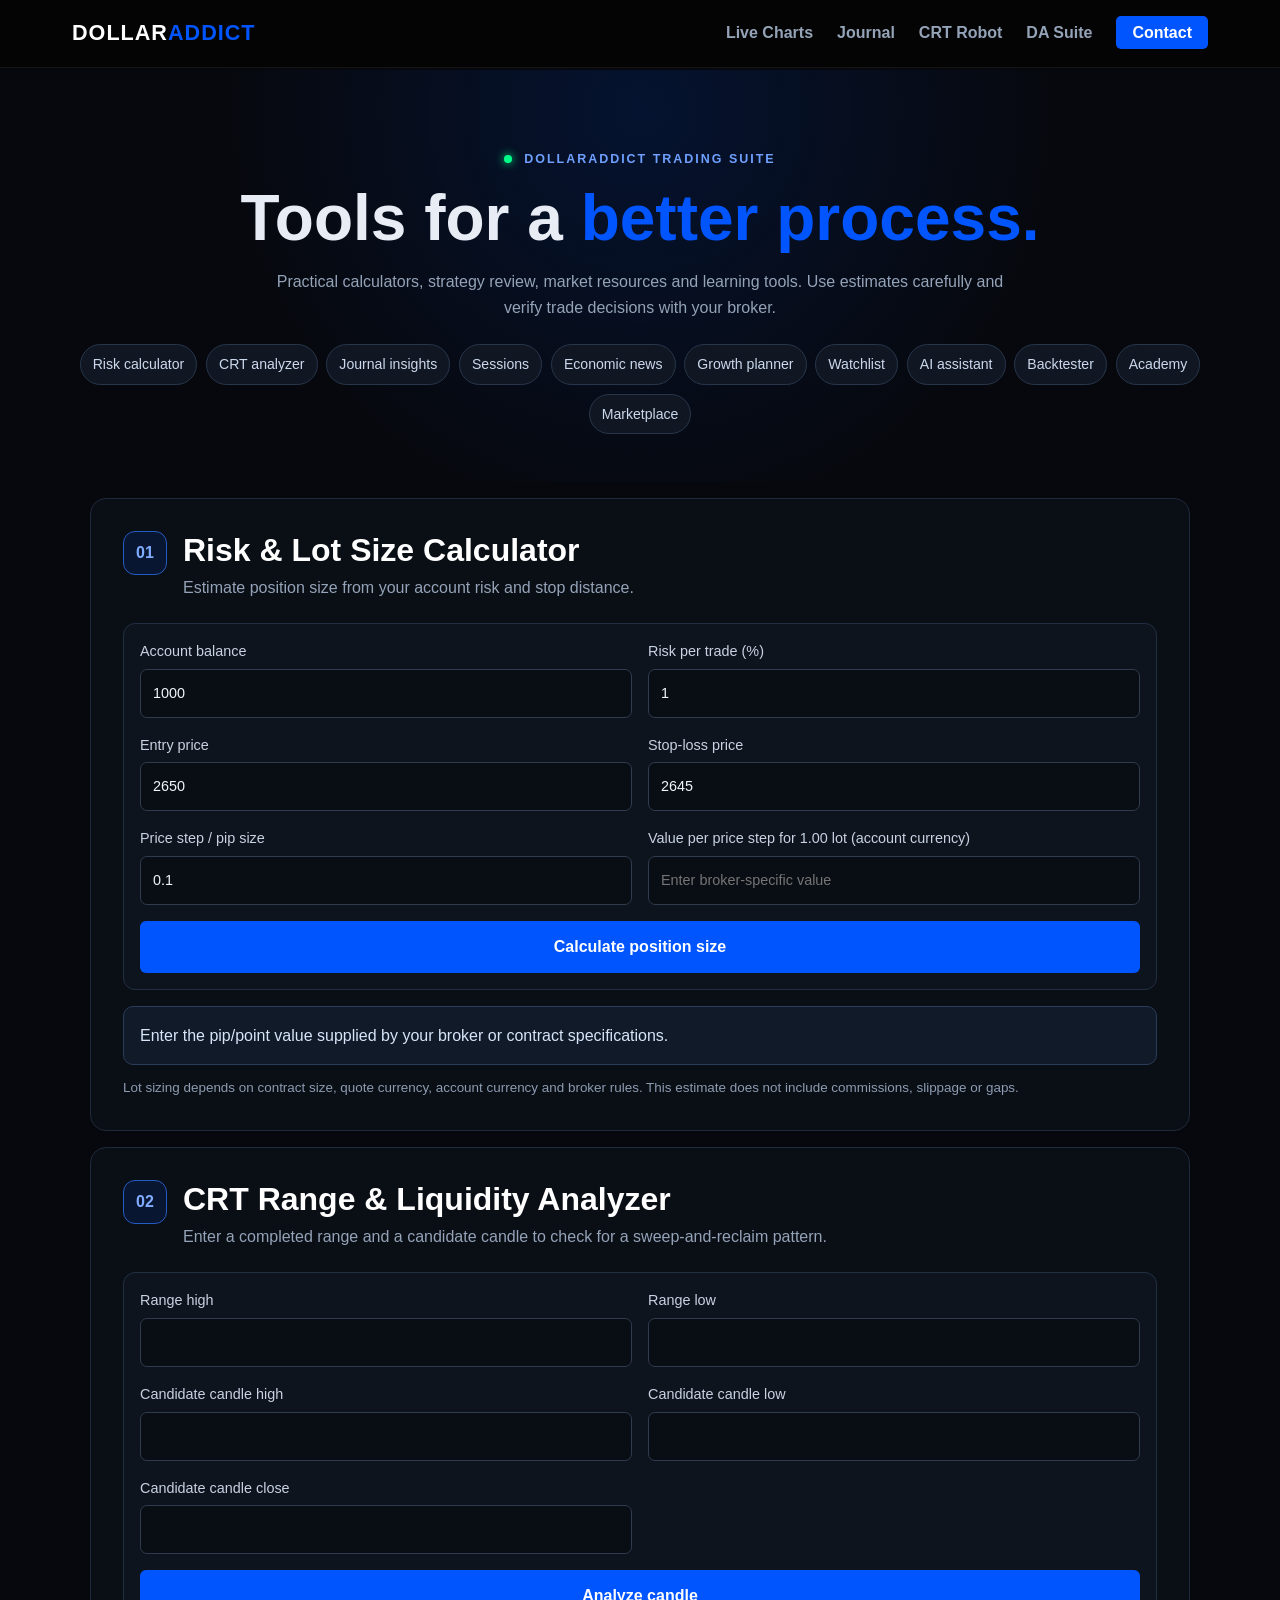
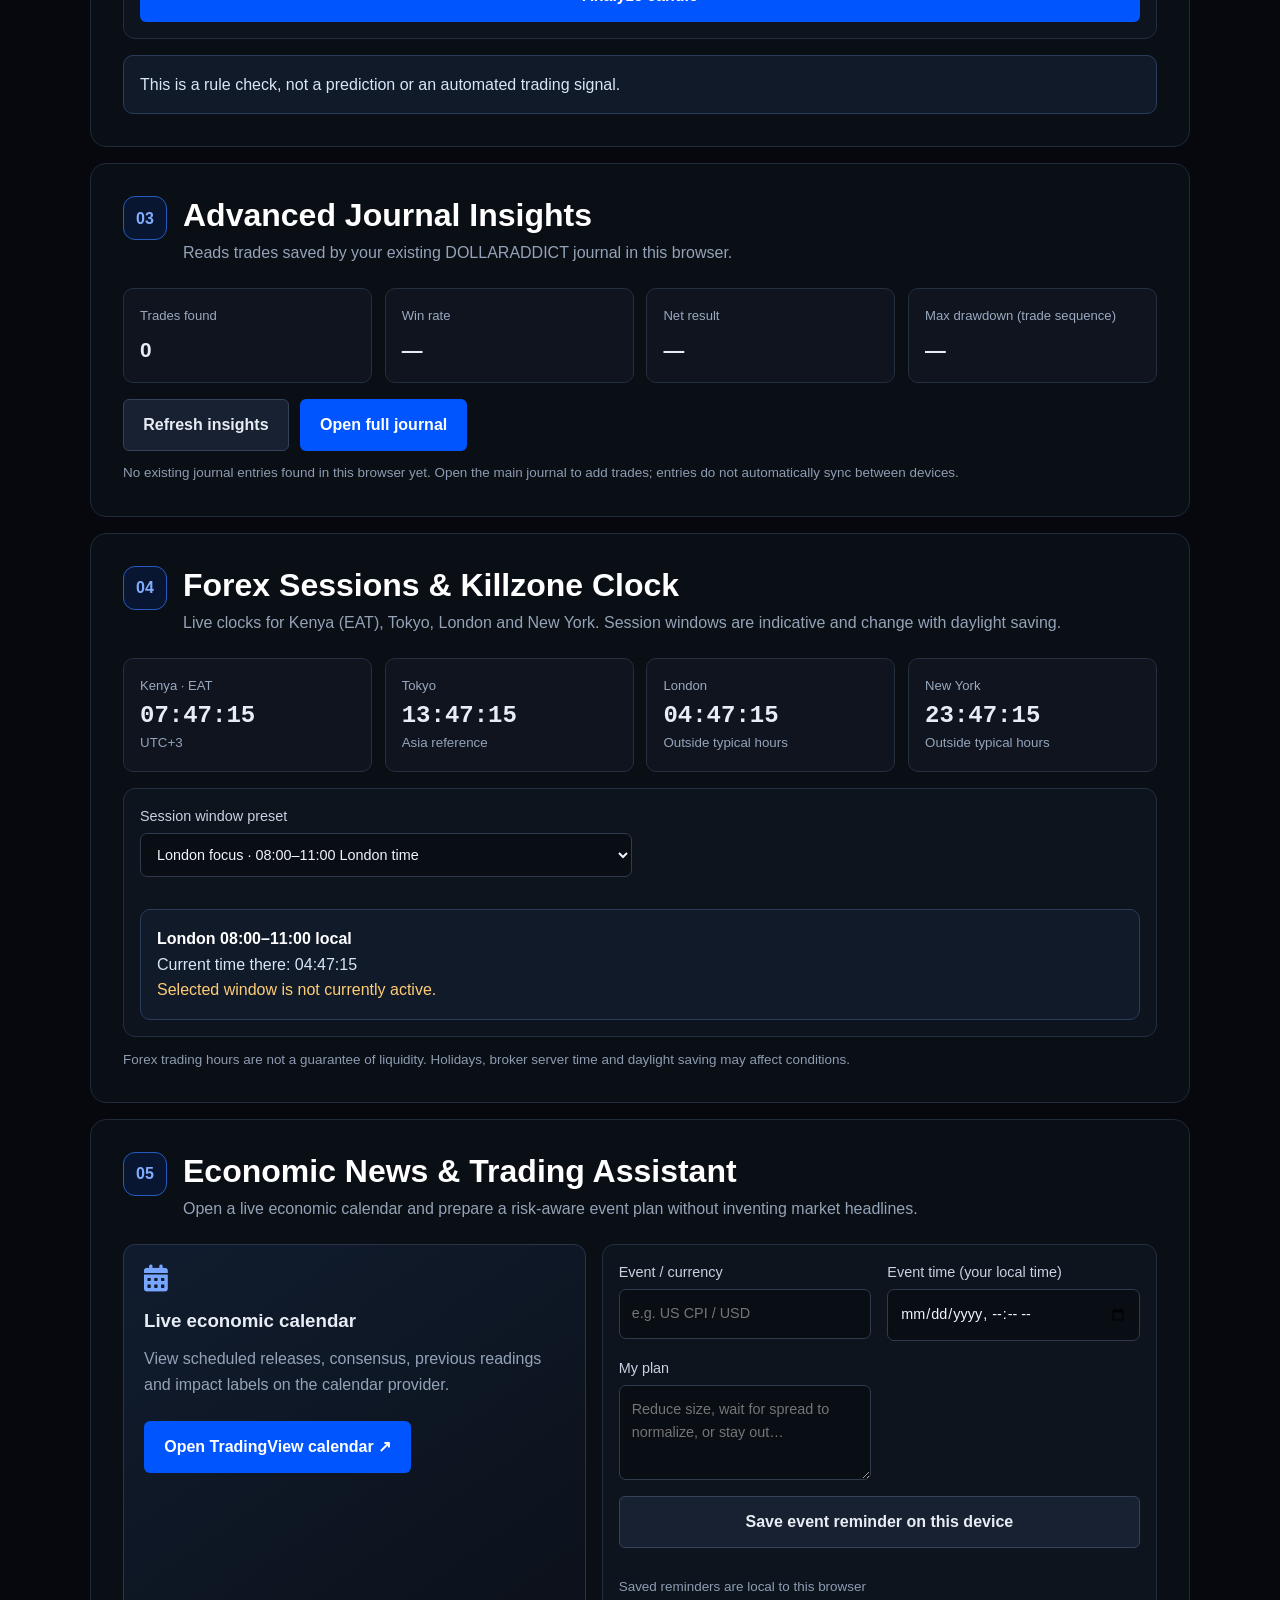
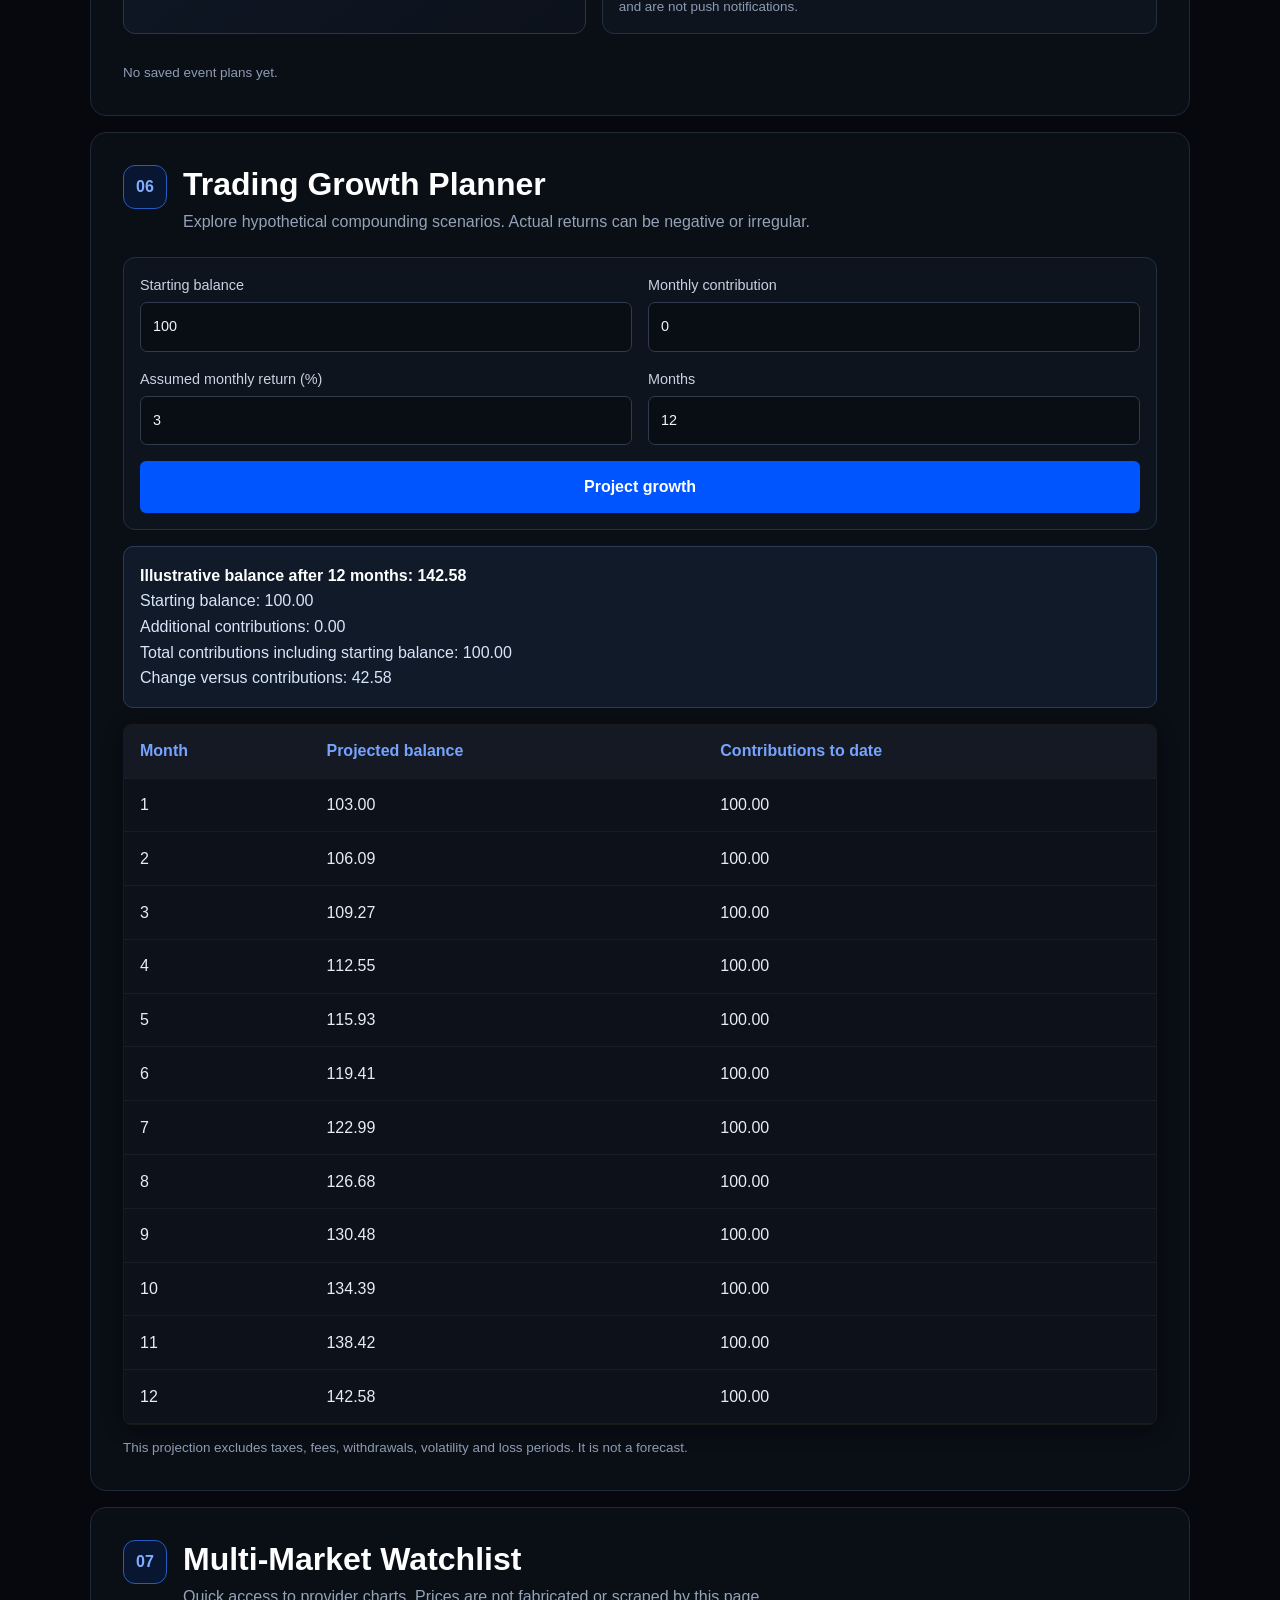
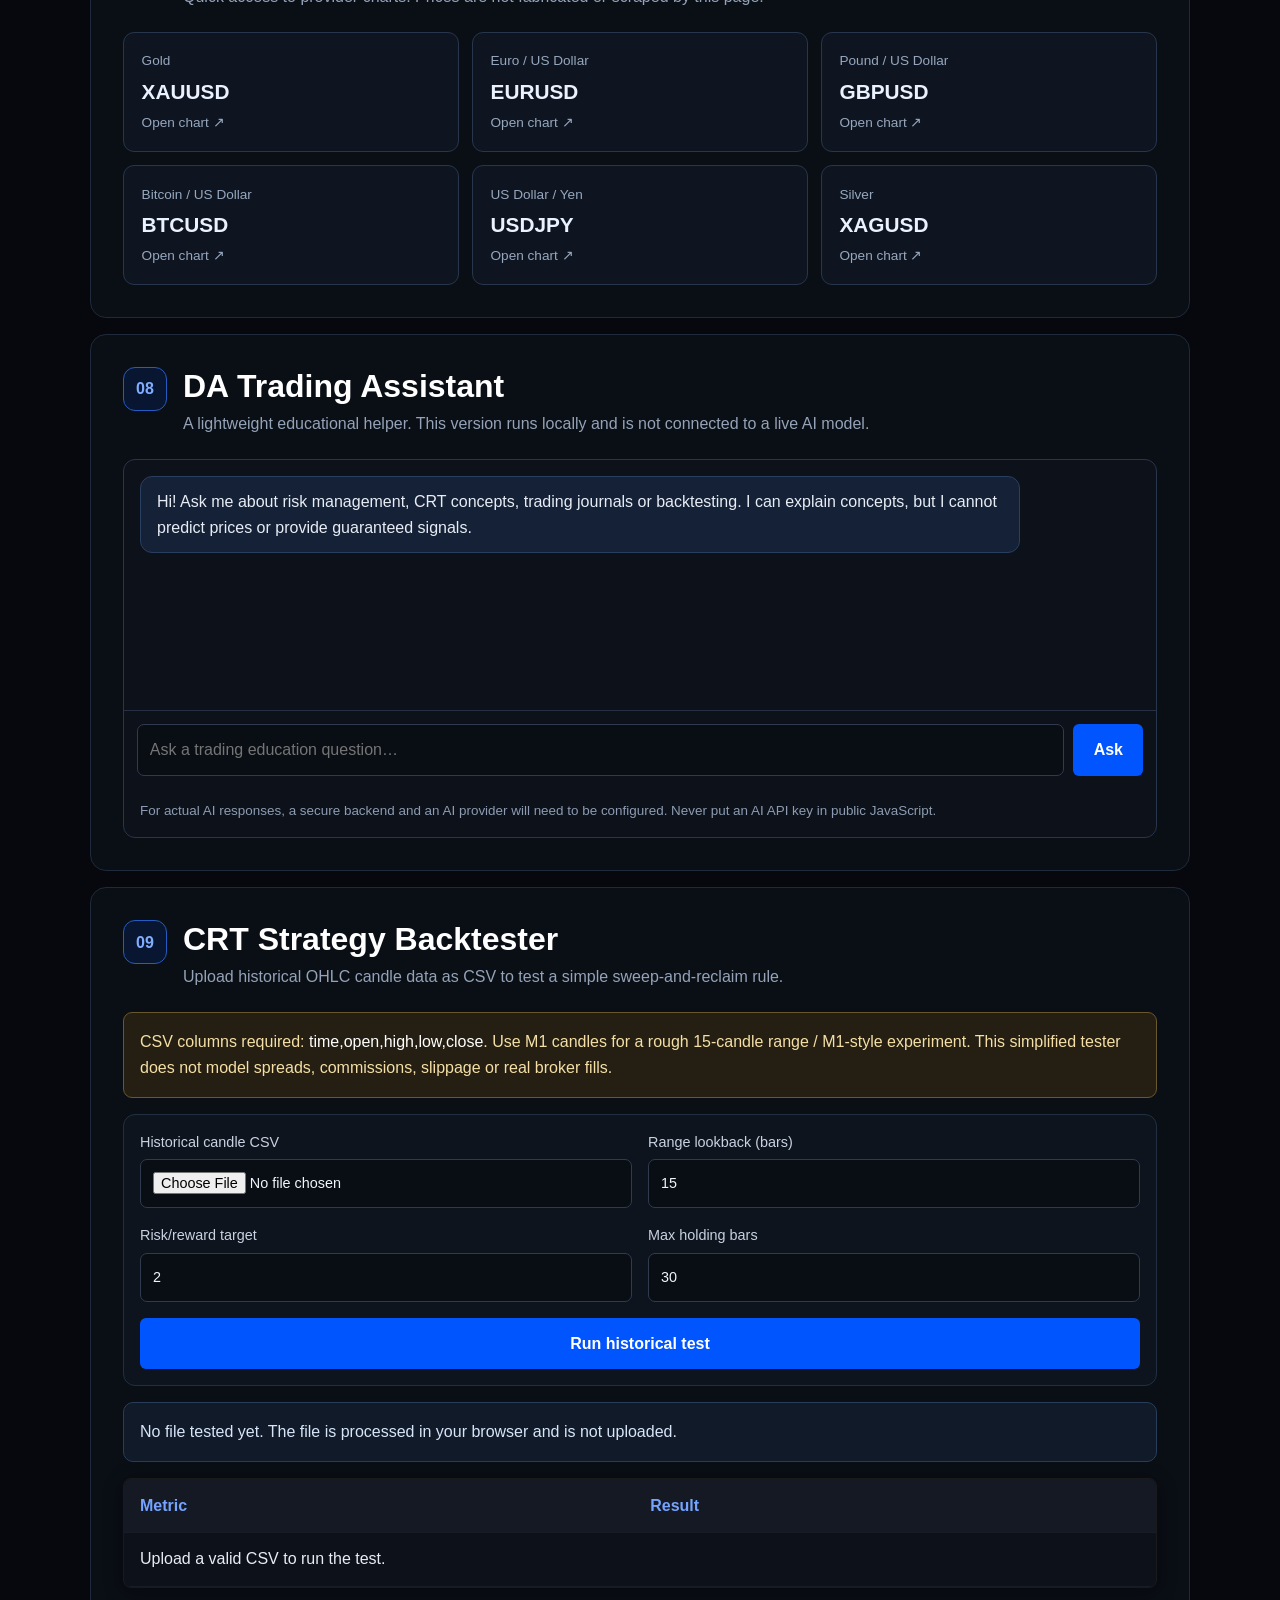
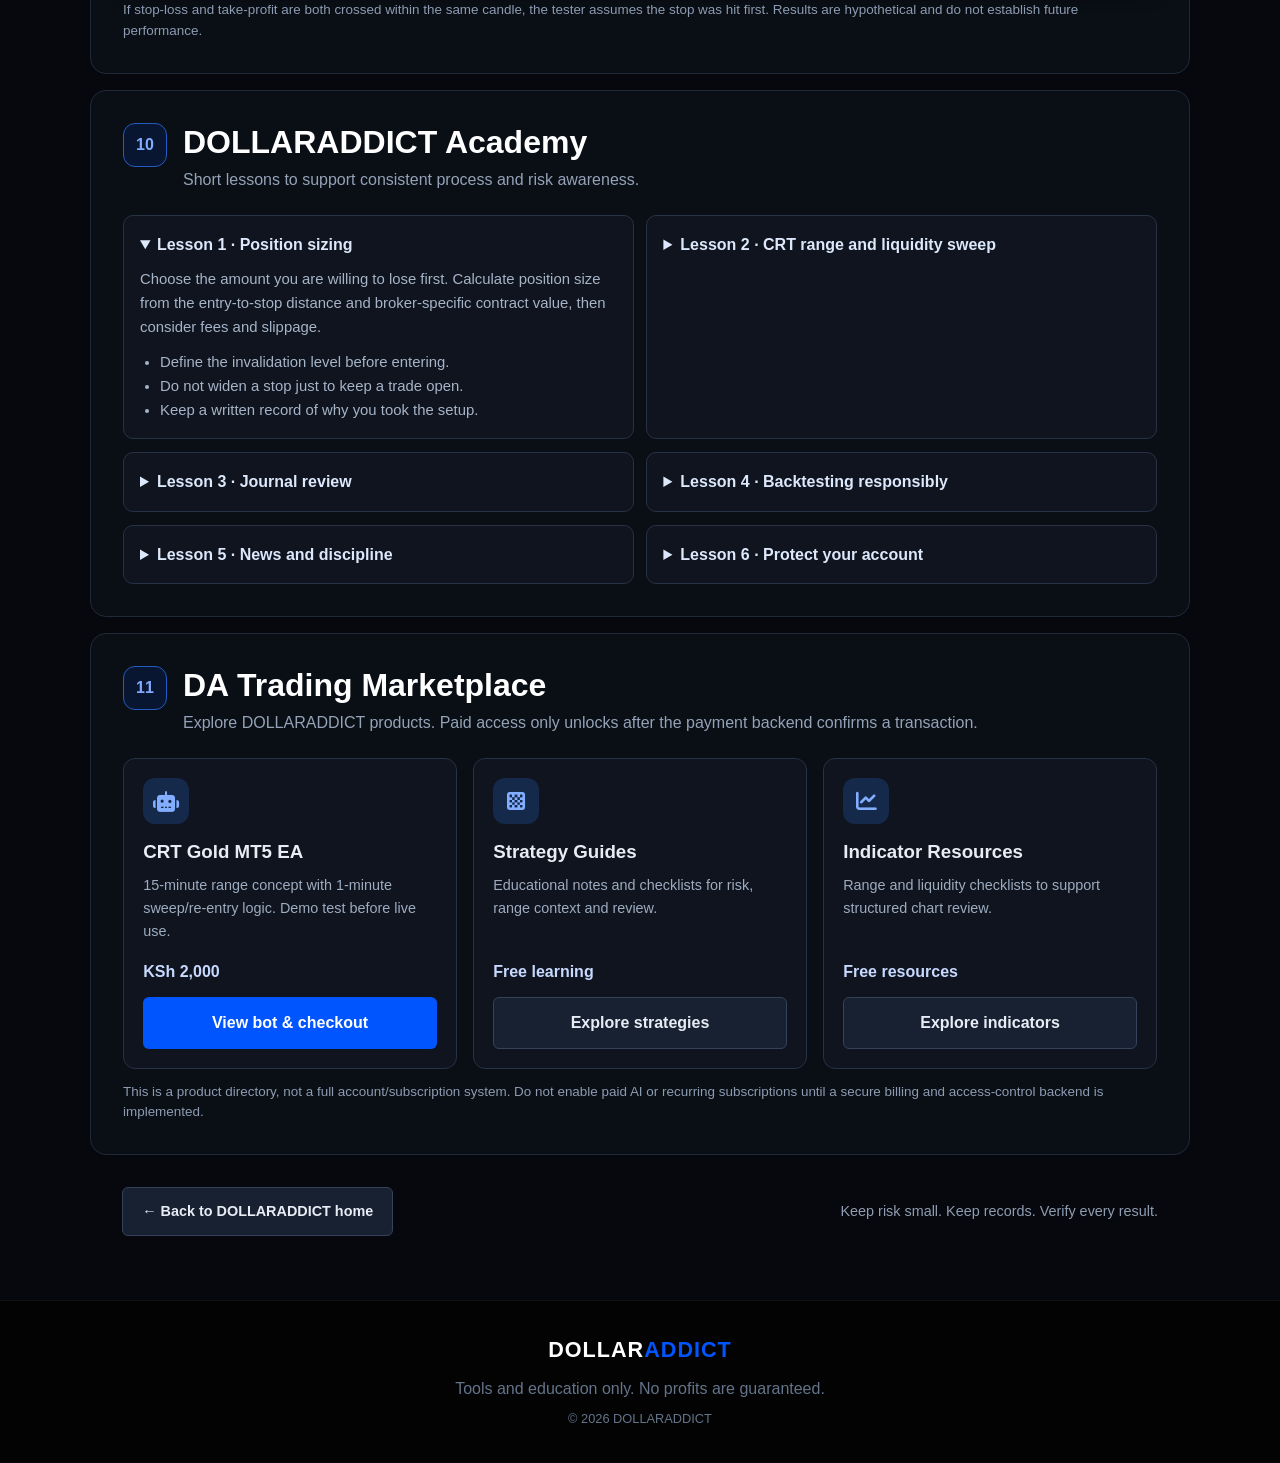
==== tools/index.html @ e4166ea3 "Add files via upload" ====
<!doctype html>
<html lang="en">
<head>
  <meta charset="utf-8"><meta name="viewport" content="width=device-width, initial-scale=1">
  <meta name="theme-color" content="#0055ff"><meta name="description" content="DOLLARADDICT Trading Suite: risk calculator, CRT analyzer, session tracker, journal analytics, strategy testing and trading education.">
  <title>DA Trading Suite | DOLLARADDICT</title>
  <link rel="manifest" href="../manifest.json"><link rel="icon" href="../icons/icon-192.png" type="image/png">
  <link rel="stylesheet" href="../style.css"><link rel="stylesheet" href="./tools.css">
  <link rel="preconnect" href="https://fonts.googleapis.com"><link rel="stylesheet" href="https://cdnjs.cloudflare.com/ajax/libs/font-awesome/6.5.2/css/all.min.css">
</head>
<body class="tools-page">
<header><nav class="navbar"><a class="logo" href="../index.html">DOLLAR<span class="highlight">ADDICT</span></a><button class="menu-toggle" id="mobile-menu" aria-label="Open navigation" aria-expanded="false"><i class="fa-solid fa-bars"></i></button><ul class="nav-links"><li><a href="../index.html#dashboard">Live Charts</a></li><li><a href="../index.html#journal">Journal</a></li><li><a href="../index.html#robot">CRT Robot</a></li><li><a href="../index.html#suite">DA Suite</a></li><li><a href="../index.html#contact" class="nav-contact-btn">Contact</a></li></ul></nav></header>
<main class="tools-main">
  <section class="tools-hero"><div class="eyebrow"><span class="pulse-dot"></span> DOLLARADDICT TRADING SUITE</div><h1>Tools for a <span class="highlight">better process.</span></h1><p>Practical calculators, strategy review, market resources and learning tools. Use estimates carefully and verify trade decisions with your broker.</p><div class="tools-jump-grid"><a href="#risk-tool">Risk calculator</a><a href="#crt-tool">CRT analyzer</a><a href="#journal-tool">Journal insights</a><a href="#sessions-tool">Sessions</a><a href="#news-tool">Economic news</a><a href="#growth-tool">Growth planner</a><a href="#watchlist-tool">Watchlist</a><a href="#ai-tool">AI assistant</a><a href="#backtest-tool">Backtester</a><a href="#academy-tool">Academy</a><a href="#marketplace-tool">Marketplace</a></div></section>
  <section class="tool-section" id="risk-tool"><div class="tool-heading"><span class="tool-number">01</span><div><h2>Risk & Lot Size Calculator</h2><p>Estimate position size from your account risk and stop distance.</p></div></div><form id="risk-form" class="tool-form"><label>Account balance<input id="risk-balance" type="number" min="0.01" step="any" value="1000" required></label><label>Risk per trade (%)<input id="risk-percent" type="number" min="0.01" max="100" step="any" value="1" required></label><label>Entry price<input id="risk-entry" type="number" min="0" step="any" value="2650" required></label><label>Stop-loss price<input id="risk-stop" type="number" min="0" step="any" value="2645" required></label><label>Price step / pip size<input id="risk-pipsize" type="number" min="0.00000001" step="any" value="0.1" required></label><label>Value per price step for 1.00 lot (account currency)<input id="risk-pipvalue" type="number" min="0.00000001" step="any" placeholder="Enter broker-specific value" required></label><button class="btn btn-blue" type="submit">Calculate position size</button></form><div id="risk-result" class="tool-result" role="status">Enter the pip/point value supplied by your broker or contract specifications.</div><p class="small-note">Lot sizing depends on contract size, quote currency, account currency and broker rules. This estimate does not include commissions, slippage or gaps.</p></section>
  <section class="tool-section" id="crt-tool"><div class="tool-heading"><span class="tool-number">02</span><div><h2>CRT Range & Liquidity Analyzer</h2><p>Enter a completed range and a candidate candle to check for a sweep-and-reclaim pattern.</p></div></div><form id="crt-form" class="tool-form"><label>Range high<input id="crt-high" type="number" step="any" required></label><label>Range low<input id="crt-low" type="number" step="any" required></label><label>Candidate candle high<input id="crt-candle-high" type="number" step="any" required></label><label>Candidate candle low<input id="crt-candle-low" type="number" step="any" required></label><label>Candidate candle close<input id="crt-close" type="number" step="any" required></label><button class="btn btn-blue" type="submit">Analyze candle</button></form><div id="crt-result" class="tool-result" role="status">This is a rule check, not a prediction or an automated trading signal.</div></section>
  <section class="tool-section" id="journal-tool"><div class="tool-heading"><span class="tool-number">03</span><div><h2>Advanced Journal Insights</h2><p>Reads trades saved by your existing DOLLARADDICT journal in this browser.</p></div></div><div class="insight-grid"><article><span>Trades found</span><strong id="ji-total">0</strong></article><article><span>Win rate</span><strong id="ji-winrate">—</strong></article><article><span>Net result</span><strong id="ji-net">—</strong></article><article><span>Max drawdown (trade sequence)</span><strong id="ji-dd">—</strong></article></div><div class="tool-actions"><button class="btn btn-secondary" id="journal-refresh" type="button">Refresh insights</button><a class="btn btn-blue" href="../index.html#journal">Open full journal</a></div><p id="journal-insight-note" class="small-note">Journal entries are stored locally in your browser and do not automatically sync between devices.</p></section>
  <section class="tool-section" id="sessions-tool"><div class="tool-heading"><span class="tool-number">04</span><div><h2>Forex Sessions & Killzone Clock</h2><p>Live clocks for Kenya (EAT), Tokyo, London and New York. Session windows are indicative and change with daylight saving.</p></div></div><div class="session-tool-grid"><article><span>Kenya · EAT</span><strong id="time-nairobi">--:--:--</strong><small>UTC+3</small></article><article><span>Tokyo</span><strong id="time-tokyo">--:--:--</strong><small>Asia reference</small></article><article><span>London</span><strong id="time-london">--:--:--</strong><small id="session-london">Checking…</small></article><article><span>New York</span><strong id="time-newyork">--:--:--</strong><small id="session-newyork">Checking…</small></article></div><div class="tool-form"><label>Session window preset<select id="killzone-preset"><option value="london">London focus · 08:00–11:00 London time</option><option value="newyork">New York focus · 08:00–11:00 New York time</option><option value="overlap">London–New York overlap · 13:00–17:00 UTC (approx.)</option></select></label><div id="killzone-status" class="tool-result">Checking the selected window…</div></div><p class="small-note">Forex trading hours are not a guarantee of liquidity. Holidays, broker server time and daylight saving may affect conditions.</p></section>
  <section class="tool-section" id="news-tool"><div class="tool-heading"><span class="tool-number">05</span><div><h2>Economic News & Trading Assistant</h2><p>Open a live economic calendar and prepare a risk-aware event plan without inventing market headlines.</p></div></div><div class="news-layout"><div class="news-card"><i class="fa-solid fa-calendar-days"></i><h3>Live economic calendar</h3><p>View scheduled releases, consensus, previous readings and impact labels on the calendar provider.</p><a class="btn btn-blue" href="https://www.tradingview.com/economic-calendar/" target="_blank" rel="noopener noreferrer">Open TradingView calendar ↗</a></div><form id="news-plan-form" class="tool-form"><label>Event / currency<input id="news-event" placeholder="e.g. US CPI / USD" required></label><label>Event time (your local time)<input id="news-time" type="datetime-local" required></label><label>My plan<textarea id="news-plan" rows="3" placeholder="Reduce size, wait for spread to normalize, or stay out…"></textarea></label><button class="btn btn-secondary" type="submit">Save event reminder on this device</button><p id="news-plan-status" class="small-note" role="status">Saved reminders are local to this browser and are not push notifications.</p></form></div><div id="news-reminders" class="reminder-list"></div></section>
  <section class="tool-section" id="growth-tool"><div class="tool-heading"><span class="tool-number">06</span><div><h2>Trading Growth Planner</h2><p>Explore hypothetical compounding scenarios. Actual returns can be negative or irregular.</p></div></div><form id="growth-form" class="tool-form"><label>Starting balance<input id="growth-start" type="number" min="0" step="any" value="100" required></label><label>Monthly contribution<input id="growth-contribution" type="number" min="0" step="any" value="0" required></label><label>Assumed monthly return (%)<input id="growth-return" type="number" step="any" value="3" required></label><label>Months<input id="growth-months" type="number" min="1" max="600" step="1" value="12" required></label><button class="btn btn-blue" type="submit">Project growth</button></form><div id="growth-result" class="tool-result" role="status">Illustrative projection only.</div><div class="table-container"><table class="market-table"><thead><tr><th>Month</th><th>Projected balance</th><th>Contributions to date</th></tr></thead><tbody id="growth-table"></tbody></table></div><p class="small-note">This projection excludes taxes, fees, withdrawals, volatility and loss periods. It is not a forecast.</p></section>
  <section class="tool-section" id="watchlist-tool"><div class="tool-heading"><span class="tool-number">07</span><div><h2>Multi-Market Watchlist</h2><p>Quick access to provider charts. Prices are not fabricated or scraped by this page.</p></div></div><div class="watchlist-grid"><a href="https://www.tradingview.com/chart/?symbol=OANDA%3AXAUUSD" target="_blank" rel="noopener noreferrer"><span>Gold</span><strong>XAUUSD</strong><small>Open chart ↗</small></a><a href="https://www.tradingview.com/chart/?symbol=FX%3AEURUSD" target="_blank" rel="noopener noreferrer"><span>Euro / US Dollar</span><strong>EURUSD</strong><small>Open chart ↗</small></a><a href="https://www.tradingview.com/chart/?symbol=FX%3AGBPUSD" target="_blank" rel="noopener noreferrer"><span>Pound / US Dollar</span><strong>GBPUSD</strong><small>Open chart ↗</small></a><a href="https://www.tradingview.com/chart/?symbol=COINBASE%3ABTCUSD" target="_blank" rel="noopener noreferrer"><span>Bitcoin / US Dollar</span><strong>BTCUSD</strong><small>Open chart ↗</small></a><a href="https://www.tradingview.com/chart/?symbol=OANDA%3AUSDJPY" target="_blank" rel="noopener noreferrer"><span>US Dollar / Yen</span><strong>USDJPY</strong><small>Open chart ↗</small></a><a href="https://www.tradingview.com/chart/?symbol=OANDA%3AXAGUSD" target="_blank" rel="noopener noreferrer"><span>Silver</span><strong>XAGUSD</strong><small>Open chart ↗</small></a></div></section>
  <section class="tool-section" id="ai-tool"><div class="tool-heading"><span class="tool-number">08</span><div><h2>DA Trading Assistant</h2><p>A lightweight educational helper. This version runs locally and is not connected to a live AI model.</p></div></div><div class="assistant-shell"><div id="assistant-log" class="assistant-log" aria-live="polite"><div class="assistant-message bot-message">Hi! Ask me about risk management, CRT concepts, trading journals or backtesting. I can explain concepts, but I cannot predict prices or provide guaranteed signals.</div></div><form id="assistant-form" class="assistant-form"><label class="sr-only" for="assistant-question">Your question</label><input id="assistant-question" maxlength="600" placeholder="Ask a trading education question…" required><button class="btn btn-blue" type="submit">Ask</button></form><p class="small-note">For actual AI responses, a secure backend and an AI provider will need to be configured. Never put an AI API key in public JavaScript.</p></div></section>
  <section class="tool-section" id="backtest-tool"><div class="tool-heading"><span class="tool-number">09</span><div><h2>CRT Strategy Backtester</h2><p>Upload historical OHLC candle data as CSV to test a simple sweep-and-reclaim rule.</p></div></div><div class="notice">CSV columns required: <code>time,open,high,low,close</code>. Use M1 candles for a rough 15-candle range / M1-style experiment. This simplified tester does not model spreads, commissions, slippage or real broker fills.</div><form id="backtest-form" class="tool-form"><label>Historical candle CSV<input id="backtest-file" type="file" accept=".csv,text/csv" required></label><label>Range lookback (bars)<input id="backtest-lookback" type="number" min="2" max="500" value="15" required></label><label>Risk/reward target<input id="backtest-rr" type="number" min="0.1" max="20" step="0.1" value="2" required></label><label>Max holding bars<input id="backtest-hold" type="number" min="1" max="1000" value="30" required></label><button class="btn btn-blue" type="submit">Run historical test</button></form><div id="backtest-result" class="tool-result" role="status">No file tested yet. The file is processed in your browser and is not uploaded.</div><div class="table-container"><table class="market-table"><thead><tr><th>Metric</th><th>Result</th></tr></thead><tbody id="backtest-metrics"><tr><td colspan="2">Upload a valid CSV to run the test.</td></tr></tbody></table></div><p class="small-note">If stop-loss and take-profit are both crossed within the same candle, the tester assumes the stop was hit first. Results are hypothetical and do not establish future performance.</p></section>
  <section class="tool-section" id="academy-tool"><div class="tool-heading"><span class="tool-number">10</span><div><h2>DOLLARADDICT Academy</h2><p>Short lessons to support consistent process and risk awareness.</p></div></div><div class="academy-grid"><details open><summary>Lesson 1 · Position sizing</summary><p>Choose the amount you are willing to lose first. Calculate position size from the entry-to-stop distance and broker-specific contract value, then consider fees and slippage.</p><ul><li>Define the invalidation level before entering.</li><li>Do not widen a stop just to keep a trade open.</li><li>Keep a written record of why you took the setup.</li></ul></details><details><summary>Lesson 2 · CRT range and liquidity sweep</summary><p>Define the range using a consistent candle and timeframe. A sweep beyond a high or low followed by a close back inside may fit a rule set, but it can fail and should be tested against historical data.</p></details><details><summary>Lesson 3 · Journal review</summary><p>Review samples large enough to be meaningful. Track net results, average win/loss, drawdown, execution quality and whether rules were followed—not win rate alone.</p></details><details><summary>Lesson 4 · Backtesting responsibly</summary><p>Use clean historical data, document assumptions, avoid look-ahead bias and account for spread, commission, slippage and data quality. Test out-of-sample before considering any live deployment.</p></details><details><summary>Lesson 5 · News and discipline</summary><p>High-impact releases can cause fast price moves, wider spreads and slippage. Decide in advance whether you will trade, reduce risk or stay flat around events.</p></details><details><summary>Lesson 6 · Protect your account</summary><p>Trading can result in losses, including losses larger than expected during gaps or volatile conditions. Never risk money you cannot afford to lose.</p></details></div></section>
  <section class="tool-section" id="marketplace-tool"><div class="tool-heading"><span class="tool-number">11</span><div><h2>DA Trading Marketplace</h2><p>Explore DOLLARADDICT products. Paid access only unlocks after the payment backend confirms a transaction.</p></div></div><div class="marketplace-grid"><article><div class="product-icon"><i class="fa-solid fa-robot"></i></div><h3>CRT Gold MT5 EA</h3><p>15-minute range concept with 1-minute sweep/re-entry logic. Demo test before live use.</p><strong>KSh 2,000</strong><a class="btn btn-blue" href="../index.html#robot">View bot & checkout</a></article><article><div class="product-icon"><i class="fa-solid fa-chess-board"></i></div><h3>Strategy Guides</h3><p>Educational notes and checklists for risk, range context and review.</p><strong>Free learning</strong><a class="btn btn-secondary" href="./strategies.html">Explore strategies</a></article><article><div class="product-icon"><i class="fa-solid fa-chart-line"></i></div><h3>Indicator Resources</h3><p>Range and liquidity checklists to support structured chart review.</p><strong>Free resources</strong><a class="btn btn-secondary" href="./indicators.html">Explore indicators</a></article></div><p class="small-note">This is a product directory, not a full account/subscription system. Do not enable paid AI or recurring subscriptions until a secure billing and access-control backend is implemented.</p></section>
  <div class="tools-bottom"><a class="btn btn-secondary" href="../index.html">← Back to DOLLARADDICT home</a><span>Keep risk small. Keep records. Verify every result.</span></div>
</main><footer><div class="logo">DOLLAR<span class="highlight">ADDICT</span></div><p>Tools and education only. No profits are guaranteed.</p><p class="copyright">© <span id="footer-year"></span> DOLLARADDICT</p></footer>
<script src="./tools.js" defer></script><script>if('serviceWorker'in navigator&&/^https?:$/.test(location.protocol)){window.addEventListener('load',()=>navigator.serviceWorker.register('../sw.js').catch(()=>{}));}</script>
</body></html>
---- style.css ----
:root{--bg:#050505;--panel:#0d1119;--blue:#0055ff;--red:#ff2a2a;--cyan:#00f2ea;--pink:#ff0050;--text:#e8edf5;--muted:#94a3b8;--line:#222b39}*{box-sizing:border-box;margin:0;padding:0;font-family:'Segoe UI',Tahoma,Geneva,Verdana,sans-serif}html{scroll-behavior:smooth;scroll-padding-top:90px}body{background:var(--bg);color:var(--text);line-height:1.6;overflow-x:hidden}a{color:inherit}button,input,select,textarea{font:inherit}button{cursor:pointer}#bg-canvas{position:fixed;inset:0;width:100%;height:100%;z-index:-1;opacity:.13;pointer-events:none}header{position:fixed;top:0;left:0;width:100%;background:rgba(5,5,5,.94);backdrop-filter:blur(12px);z-index:1000;border-bottom:1px solid #151515}.navbar{max-width:1200px;margin:auto;display:flex;justify-content:space-between;align-items:center;padding:1rem 2rem}.logo{font-size:1.35rem;font-weight:850;color:#fff;text-decoration:none;letter-spacing:1px}.highlight{color:var(--blue)}.nav-links{list-style:none;display:flex;gap:1.5rem;align-items:center}.nav-links a{text-decoration:none;color:var(--muted);font-weight:600;transition:color .2s}.nav-links a:hover{color:#fff}.nav-contact-btn{background:var(--blue);color:white!important;padding:.5rem 1rem;border-radius:5px}.menu-toggle{display:none;background:none;color:#fff;border:0;font-size:1.5rem}.hero{min-height:100vh;display:flex;align-items:center;justify-content:center;text-align:center;padding:130px 1.25rem 4rem;background:radial-gradient(circle at 50% 20%,rgba(0,85,255,.18),transparent 55%)}.hero-content{width:min(100%,1000px)}.eyebrow{color:#6fa0ff;font-size:.78rem;font-weight:800;letter-spacing:.16em;margin-bottom:.8rem}.pulse-dot{display:inline-block;width:8px;height:8px;border-radius:50%;background:#00ff88;margin-right:.4rem;box-shadow:0 0 10px #00ff88}.hero-content h1{font-size:clamp(2.5rem,6vw,4.3rem);line-height:1.1;margin-bottom:1rem;color:white}.hero-content>p{font-size:1.2rem;color:var(--muted);max-width:740px;margin:0 auto 2rem}.hero-btns{display:flex;justify-content:center;gap:.8rem;flex-wrap:wrap;margin-bottom:3rem}.btn{display:inline-flex;align-items:center;justify-content:center;gap:.55rem;padding:.75rem 1.2rem;border:1px solid transparent;border-radius:6px;text-decoration:none;font-weight:750;transition:.2s}.btn:hover{transform:translateY(-2px)}.btn-blue{background:var(--blue);color:#fff}.btn-blue:hover{background:#0044d4;box-shadow:0 0 18px #0055ff44}.btn-secondary{background:#182131;border-color:#34425a;color:#e8edf5}.btn-secondary:hover{background:#26354b}.btn-red{background:var(--red);color:#fff}.pwa-showcase-panel{max-width:850px;margin:auto;padding:1.5rem 2rem;background:#ffffff08;border:1px solid #ffffff13;border-radius:14px;text-align:left}.pwa-content-wrapper{display:flex;align-items:center;justify-content:center;gap:2rem}.animated-app-icon{width:100px;height:100px;border-radius:22px;animation:glow 6s ease-in-out infinite,bounce 8s ease-in-out infinite}@keyframes bounce{50%{transform:translateY(-7px)}}@keyframes glow{50%{box-shadow:0 0 28px #0055ff88}}.app-promo-text h3{margin-bottom:.3rem}.app-promo-text p{color:var(--muted);margin-bottom:.8rem}.small-note{font-size:.84rem;color:#8f9bad;line-height:1.5;margin-top:.7rem}#pwa-install-container{display:block}section{max-width:1200px;margin:auto;padding:5rem 2rem}section h2{text-align:center;font-size:clamp(1.8rem,4vw,2.6rem);line-height:1.2;margin-bottom:.5rem;color:white}.section-subtitle{text-align:center;color:var(--muted);margin:0 auto 2rem;max-width:850px}.trading-dashboard-section,.journal-section,.statistics-section,.markets-section,.clocks-section,.robot-section,.contact-section{border-top:1px solid #171b24;background:#07090d}.dashboard-controls,.journal-filters{display:flex;align-items:end;flex-wrap:wrap;gap:.8rem;margin:1.25rem 0}.dashboard-controls label,.journal-filters label,.trade-form label,#contact-form label,#checkout-form label{color:#c5cede;font-size:.9rem;display:flex;flex-direction:column;gap:.35rem;flex:1;min-width:140px}.dashboard-controls select,.journal-filters select,.journal-filters input,.trade-form input,.trade-form select,.trade-form textarea,#contact-form input,#contact-form textarea,#checkout-form input{color:#f3f6fb;background:#111722;border:1px solid #2b3443;border-radius:6px;padding:.75rem;min-width:0;width:100%;outline:none}.dashboard-controls select:focus,.journal-filters input:focus,.trade-form input:focus,.trade-form select:focus,.trade-form textarea:focus,#contact-form input:focus,#contact-form textarea:focus,#checkout-form input:focus{border-color:var(--blue)}.chart-frame-wrap{height:min(70vh,620px);min-height:360px;border:1px solid #252c39;border-radius:10px;overflow:hidden;background:#0b0d12}.chart-frame-wrap iframe{width:100%;height:100%;border:0}.table-container{background:var(--panel);border:1px solid #1a1a1a;border-radius:8px;overflow:auto;box-shadow:0 4px 20px #0005}.market-table{width:100%;border-collapse:collapse;text-align:left}.market-table th,.market-table td{padding:.85rem 1rem;white-space:nowrap;border-bottom:1px solid #171c25}.market-table th{background:#141923;color:#75a3ff;font-weight:700}.market-table tr:hover{background:#121823}.market-table td a{color:#7fb0ff}.trade-form{display:grid;grid-template-columns:repeat(3,minmax(0,1fr));gap:1rem;background:var(--panel);border:1px solid #222b39;border-radius:12px;padding:1.25rem}.trade-form .wide-field{grid-column:1/-1}.form-actions{display:flex;align-items:center;gap:.75rem;flex-wrap:wrap}.form-status,#trade-form-status{color:#9db0c9;font-size:.9rem}.journal-filters{padding:1rem;background:var(--panel);border:1px solid #222b39;border-radius:10px}.journal-filters label{min-width:130px}.journal-table{min-width:980px}.trend-up{color:#00ff88!important;font-weight:750}.trend-down{color:var(--red)!important;font-weight:750}.trade-note{color:#91a0b5;font-size:.82rem;max-width:240px;white-space:pre-wrap;overflow-wrap:anywhere;margin-top:.3rem}.action-cell{white-space:nowrap}.mini-btn{background:#152c4f;color:#dbeafe;border:1px solid #28518a;border-radius:5px;padding:.35rem .5rem}.mini-btn.danger{background:#351719;border-color:#6f2a30;color:#ffd9dc}.empty-state{text-align:center;padding:1.5rem;color:var(--muted)}.stats-grid{display:grid;grid-template-columns:repeat(3,minmax(0,1fr));gap:1rem;margin:1.5rem 0 2rem}.stat-card,.stat-chart-card{background:#0e121a;border:1px solid #242c3a;border-radius:10px;padding:1.25rem;min-width:0}.stat-card span{display:block;color:#9ba8ba;font-size:.9rem;margin-bottom:.6rem}.stat-card strong{display:block;font-size:clamp(1.25rem,2vw,1.8rem);overflow-wrap:anywhere;color:#f3f7ff}.stats-chart-grid{display:grid;grid-template-columns:repeat(2,minmax(0,1fr));gap:1rem}.stat-chart-card h3,.breakdown-wrap h3{margin:0 0 .8rem;color:#edf3ff;font-size:1.05rem}.stat-chart-card canvas{display:block;width:100%;height:220px}.breakdown-wrap{margin-top:1.25rem;padding:1rem}.robot-heading{display:flex;justify-content:space-between;align-items:center;gap:2rem;flex-wrap:wrap}.robot-heading h2{text-align:left}.robot-heading .section-subtitle{text-align:left;margin:0}.price-tag{padding:1rem 1.4rem;border:1px solid #28518a;background:#0e1a2b;border-radius:12px;min-width:170px;text-align:center}.price-tag span{display:block;color:#a7b6cc;font-size:.85rem}.price-tag strong{font-size:1.7rem;color:white}.robot-grid{display:grid;grid-template-columns:repeat(3,minmax(0,1fr));gap:1rem;margin:2rem 0}.robot-card{padding:1.4rem;background:#0e121a;border:1px solid #242c3a;border-radius:10px}.robot-card i{font-size:1.7rem;color:#6397ff;margin-bottom:.8rem}.robot-card h3{margin-bottom:.4rem}.robot-card p{color:var(--muted);font-size:.95rem}.checkout-card{max-width:720px;margin:1.5rem auto 0;padding:1.5rem;background:#0e121a;border:1px solid #2b3443;border-radius:12px}.checkout-card h3{text-align:center;font-size:1.4rem;margin-bottom:.4rem}.muted{color:var(--muted);margin-bottom:1rem;text-align:center}.checkout-card form{display:grid;gap:.8rem}.checkout-card .btn{width:100%;margin-top:.3rem}.checkout-card code{color:#b8cfff}.license-panel{margin-top:1rem;border:1px solid #246d4d;border-radius:8px;padding:1rem;background:#092017;overflow-wrap:anywhere}.license-panel code{font-size:1.1rem;color:#8cffbf}.clock-grid{display:grid;grid-template-columns:repeat(3,minmax(0,1fr));gap:1.2rem}.clock-card{background:var(--panel);border:1px solid #1a1a1a;border-radius:10px;padding:1.7rem;text-align:center}.clock-card h3{color:var(--muted);margin-bottom:.7rem}.live-clock{font-size:2.25rem;font-weight:bold;font-family:monospace;margin-bottom:.7rem}.session-status{display:inline-block;padding:.25rem .75rem;border-radius:20px;font-size:.82rem;font-weight:bold}.status-open{background:#00ff881a;color:#00ff88;border:1px solid #00ff88}.status-closed{background:#ff2a2a1a;color:var(--red);border:1px solid var(--red)}.contact-box{max-width:650px;margin:auto;background:var(--panel);border:1px solid #1a1a1a;border-radius:10px;padding:2rem;text-align:center}.email-display-btn{display:inline-block;background:#0055ff18;border:1px solid var(--blue);color:#8db5ff;padding:.7rem 1.2rem;border-radius:6px;text-decoration:none;font-weight:bold;margin-bottom:1.5rem}#contact-form{display:flex;flex-direction:column;gap:1rem;text-align:left}#contact-form label{width:100%}#contact-form textarea{resize:vertical}footer{background:#030303;text-align:center;padding:2rem;border-top:1px solid #111;color:#64748b}footer p{margin-top:.5rem}.social-icons{margin-top:1rem;display:flex;justify-content:center;gap:1.5rem}.social-icons a{color:#94a3b8;font-size:1.25rem}.social-icons a:hover{color:var(--blue)}.copyright{font-size:.8rem}@media(max-width:900px){.nav-links{gap:.8rem}.nav-links a{font-size:.9rem}.robot-grid{grid-template-columns:1fr}.robot-heading{align-items:flex-start}.trade-form{grid-template-columns:repeat(2,minmax(0,1fr))}.stats-grid{grid-template-columns:repeat(2,minmax(0,1fr))}}@media(max-width:760px){.navbar{padding:1rem}.menu-toggle{display:block}.nav-links{display:none;flex-direction:column;position:absolute;top:100%;left:0;width:100%;background:#050505;padding:1.2rem;border-bottom:1px solid #222}.nav-links.active{display:flex}.nav-links a{font-size:1rem}.hero{padding-top:110px}.pwa-content-wrapper{flex-direction:column;text-align:center}.pwa-showcase-panel{padding:1.2rem}.clock-grid{grid-template-columns:1fr}.stats-chart-grid{grid-template-columns:1fr}.chart-frame-wrap{min-height:330px;height:55vh}section{padding:3.5rem 1rem}}@media(max-width:520px){.trade-form{grid-template-columns:1fr;padding:1rem}.trade-form .wide-field{grid-column:auto}.stats-grid{grid-template-columns:1fr 1fr;gap:.65rem}.stat-card{padding:.9rem}.dashboard-controls{align-items:stretch}.dashboard-controls label,.dashboard-controls select{width:100%}.contact-box{padding:1rem}.live-clock{font-size:2rem}.price-tag{width:100%}}
---- tools/tools.css ----
.tools-page{background:#06080d}.tools-main{padding-top:70px}.tools-hero{max-width:1200px;margin:auto;padding:5rem 2rem 3rem;text-align:center;background:radial-gradient(circle at 50% 10%,#0055ff25,transparent 60%)}.tools-hero h1{font-size:clamp(2.4rem,6vw,4rem);line-height:1.1;margin:.5rem 0 1rem}.tools-hero>p{max-width:760px;color:var(--muted);margin:0 auto 1.5rem}.tools-jump-grid{display:flex;justify-content:center;gap:.55rem;flex-wrap:wrap}.tools-jump-grid a{padding:.5rem .75rem;border:1px solid #28364b;border-radius:999px;background:#101722;text-decoration:none;color:#cbd8ed;font-size:.88rem}.tools-jump-grid a:hover{border-color:#397bff;color:white}.tool-section{max-width:1100px;margin:1rem auto;padding:2rem;background:#0a0e15;border:1px solid #1f2a3a;border-radius:16px;scroll-margin-top:100px}.tool-heading{display:flex;align-items:flex-start;gap:1rem;margin-bottom:1.4rem}.tool-number{display:grid;place-items:center;flex:0 0 44px;height:44px;border-radius:12px;background:#0055ff1f;border:1px solid #255cc1;color:#80adff;font-weight:850}.tool-heading h2{text-align:left;margin:0 0 .35rem;font-size:clamp(1.4rem,3vw,2rem)}.tool-heading p{color:var(--muted)}.tool-form{display:grid;grid-template-columns:repeat(2,minmax(0,1fr));gap:1rem;padding:1rem;background:#0e141e;border:1px solid #222f42;border-radius:12px}.tool-form label{display:flex;flex-direction:column;gap:.35rem;color:#c8d2e2;font-size:.9rem;min-width:0}.tool-form input,.tool-form select,.tool-form textarea,.assistant-form input{width:100%;min-width:0;background:#090d14;color:#f1f5fb;border:1px solid #303c4e;border-radius:7px;padding:.75rem;outline:none}.tool-form input:focus,.tool-form select:focus,.tool-form textarea:focus,.assistant-form input:focus{border-color:#397bff}.tool-form button,.tool-form .tool-result{grid-column:1/-1}.tool-result{margin-top:1rem;padding:1rem;background:#101a28;border:1px solid #293d5b;border-radius:10px;color:#d8e5f9;overflow-wrap:anywhere}.tool-result strong{color:white}.tool-result .good{color:#62e6a4}.tool-result .warn{color:#ffcc76}.tool-result .bad{color:#ff8585}.small-note{color:#8d9cb2;font-size:.84rem;margin-top:.8rem}.insight-grid{display:grid;grid-template-columns:repeat(4,minmax(0,1fr));gap:.8rem}.insight-grid article,.session-tool-grid article{padding:1rem;border:1px solid #242f40;border-radius:10px;background:#0f141e;min-width:0}.insight-grid span,.session-tool-grid span{display:block;color:#9aa9bf;font-size:.82rem;margin-bottom:.4rem}.insight-grid strong{font-size:1.3rem;overflow-wrap:anywhere}.tool-actions{display:flex;gap:.7rem;flex-wrap:wrap;margin-top:1rem}.session-tool-grid{display:grid;grid-template-columns:repeat(4,minmax(0,1fr));gap:.8rem;margin-bottom:1rem}.session-tool-grid strong{display:block;font:700 1.5rem monospace}.session-tool-grid small{color:#93a4bb}.news-layout{display:grid;grid-template-columns:1fr 1.2fr;gap:1rem}.news-card{padding:1.25rem;border:1px solid #28364b;border-radius:12px;background:linear-gradient(145deg,#101c2e,#0c111a)}.news-card i{font-size:1.7rem;color:#77a5ff}.news-card h3{margin:.65rem 0}.news-card p{color:var(--muted);margin-bottom:1rem}.news-card .btn{margin-top:.5rem}.news-layout .tool-form{align-content:start}.reminder-list{display:grid;gap:.5rem;margin-top:1rem}.reminder-item{display:flex;align-items:flex-start;justify-content:space-between;gap:1rem;padding:.8rem 1rem;background:#0d141f;border:1px solid #243246;border-radius:8px}.reminder-item p{color:#9caec6;font-size:.88rem;white-space:pre-wrap}.reminder-item button{background:#31171b;color:#ffd9dd;border:1px solid #6b3038;border-radius:5px;padding:.35rem .6rem}.watchlist-grid{display:grid;grid-template-columns:repeat(3,minmax(0,1fr));gap:.8rem}.watchlist-grid a{display:flex;flex-direction:column;gap:.2rem;text-decoration:none;padding:1.1rem;border:1px solid #27364c;border-radius:11px;background:#0e1520}.watchlist-grid a:hover{border-color:#397bff;transform:translateY(-1px)}.watchlist-grid span,.watchlist-grid small{color:#96a7be;font-size:.85rem}.watchlist-grid strong{font-size:1.3rem;color:#eaf1ff}.assistant-shell{border:1px solid #28364b;border-radius:12px;background:#0c111a;overflow:hidden}.assistant-log{height:250px;overflow:auto;padding:1rem;display:flex;flex-direction:column;gap:.7rem}.assistant-message{max-width:88%;padding:.75rem 1rem;border-radius:12px;white-space:pre-wrap}.bot-message{background:#142136;border:1px solid #293f60;align-self:flex-start}.user-message{background:#073c8b;border:1px solid #1764c8;align-self:flex-end}.assistant-form{display:flex;gap:.6rem;padding:.8rem;border-top:1px solid #263143}.assistant-form input{flex:1}.assistant-shell>.small-note{padding:0 1rem 1rem}.notice{padding:1rem;border:1px solid #69572d;background:#241f12;color:#f5dfa6;border-radius:9px;margin-bottom:1rem}.notice code{color:white}.table-container{margin-top:1rem}.academy-grid{display:grid;grid-template-columns:repeat(2,minmax(0,1fr));gap:.8rem}.academy-grid details{padding:1rem;border:1px solid #273246;border-radius:10px;background:#0f141e}.academy-grid summary{font-weight:750;cursor:pointer;color:#dce8fb}.academy-grid p,.academy-grid ul{margin-top:.7rem;color:#a6b4c8;font-size:.93rem}.academy-grid ul{padding-left:1.25rem}.marketplace-grid{display:grid;grid-template-columns:repeat(3,minmax(0,1fr));gap:1rem}.marketplace-grid article{display:flex;flex-direction:column;align-items:flex-start;padding:1.2rem;border:1px solid #273246;border-radius:12px;background:#0f141e}.product-icon{display:grid;place-items:center;width:46px;height:46px;background:#15294b;border-radius:12px;color:#83adff;font-size:1.3rem;margin-bottom:.8rem}.marketplace-grid h3{margin-bottom:.4rem}.marketplace-grid p{color:#9eacc0;font-size:.9rem;flex:1;margin-bottom:1rem}.marketplace-grid strong{margin-bottom:.8rem;color:#c7d9ff}.marketplace-grid .btn{width:100%}.tools-bottom{max-width:1100px;margin:1rem auto 3rem;padding:1rem 2rem;display:flex;justify-content:space-between;align-items:center;gap:1rem;color:#8f9db2;font-size:.9rem}.sr-only{position:absolute;width:1px;height:1px;padding:0;margin:-1px;overflow:hidden;clip:rect(0,0,0,0);white-space:nowrap;border:0}
@media(max-width:850px){.tool-section{margin:1rem;padding:1.25rem}.insight-grid,.session-tool-grid{grid-template-columns:repeat(2,minmax(0,1fr))}.watchlist-grid{grid-template-columns:repeat(2,minmax(0,1fr))}.news-layout{grid-template-columns:1fr}.marketplace-grid{grid-template-columns:1fr}.tools-hero{padding:4rem 1rem 2rem}.tools-bottom{padding:1rem;flex-wrap:wrap}}
@media(max-width:560px){.tool-form{grid-template-columns:1fr}.tool-form button,.tool-form .tool-result{grid-column:auto}.tool-heading{gap:.7rem}.tool-number{flex-basis:36px;height:36px}.insight-grid{grid-template-columns:repeat(2,minmax(0,1fr))}.session-tool-grid{grid-template-columns:repeat(2,minmax(0,1fr))}.watchlist-grid,.academy-grid{grid-template-columns:1fr}.assistant-form{flex-direction:column}.assistant-form .btn{width:100%}.tools-bottom{align-items:flex-start;flex-direction:column}}
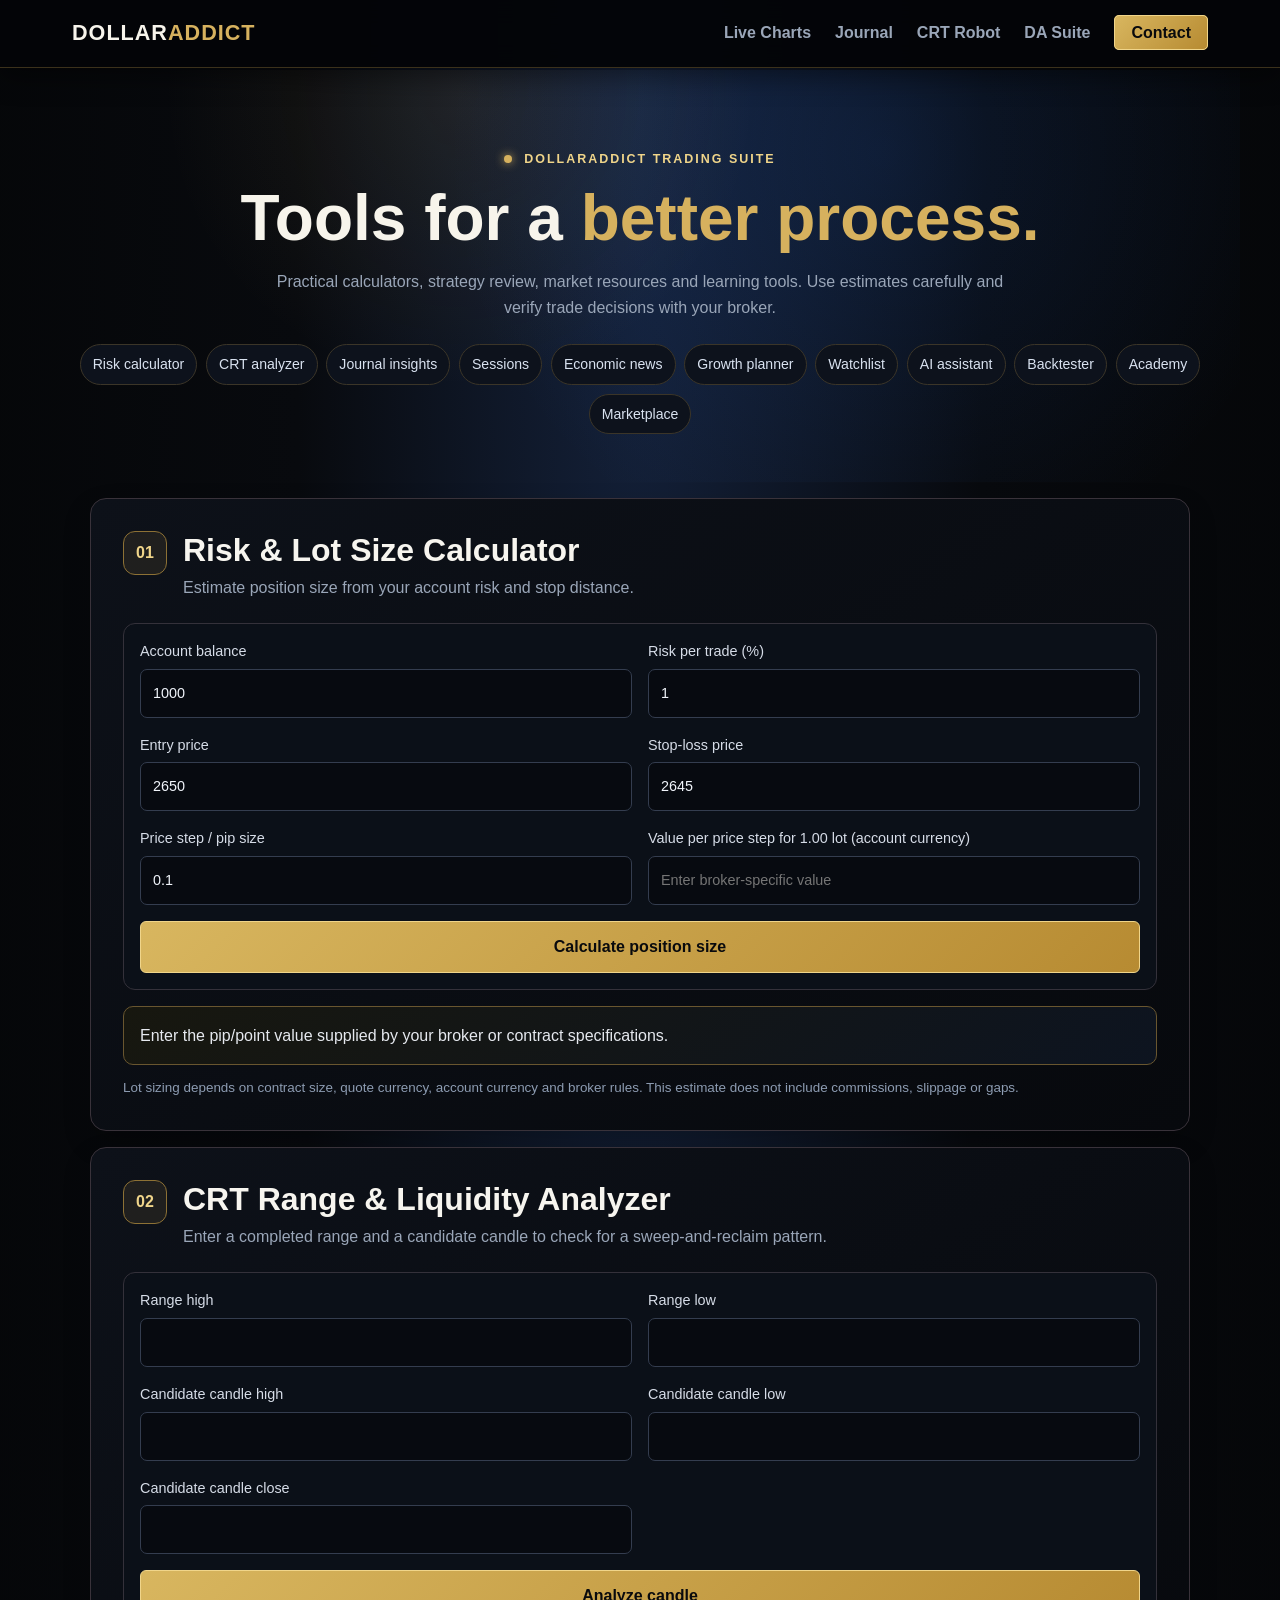
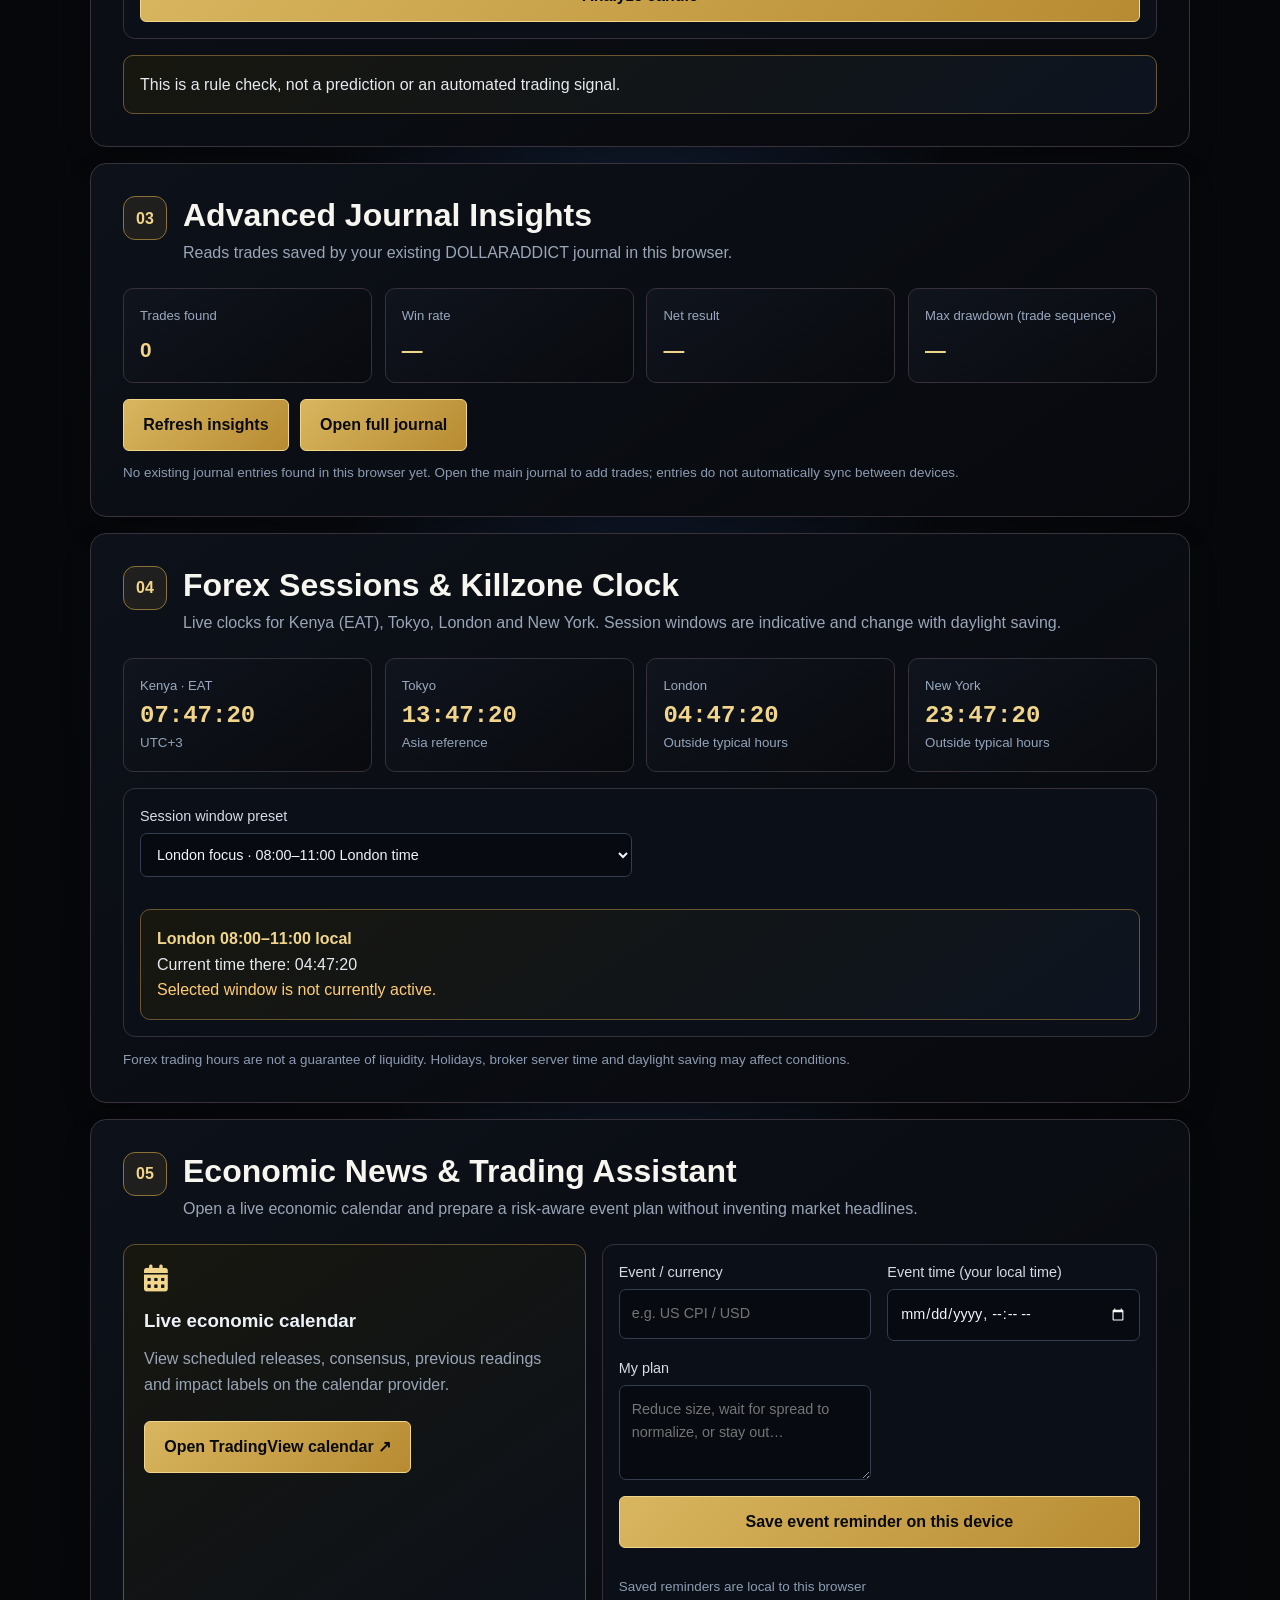
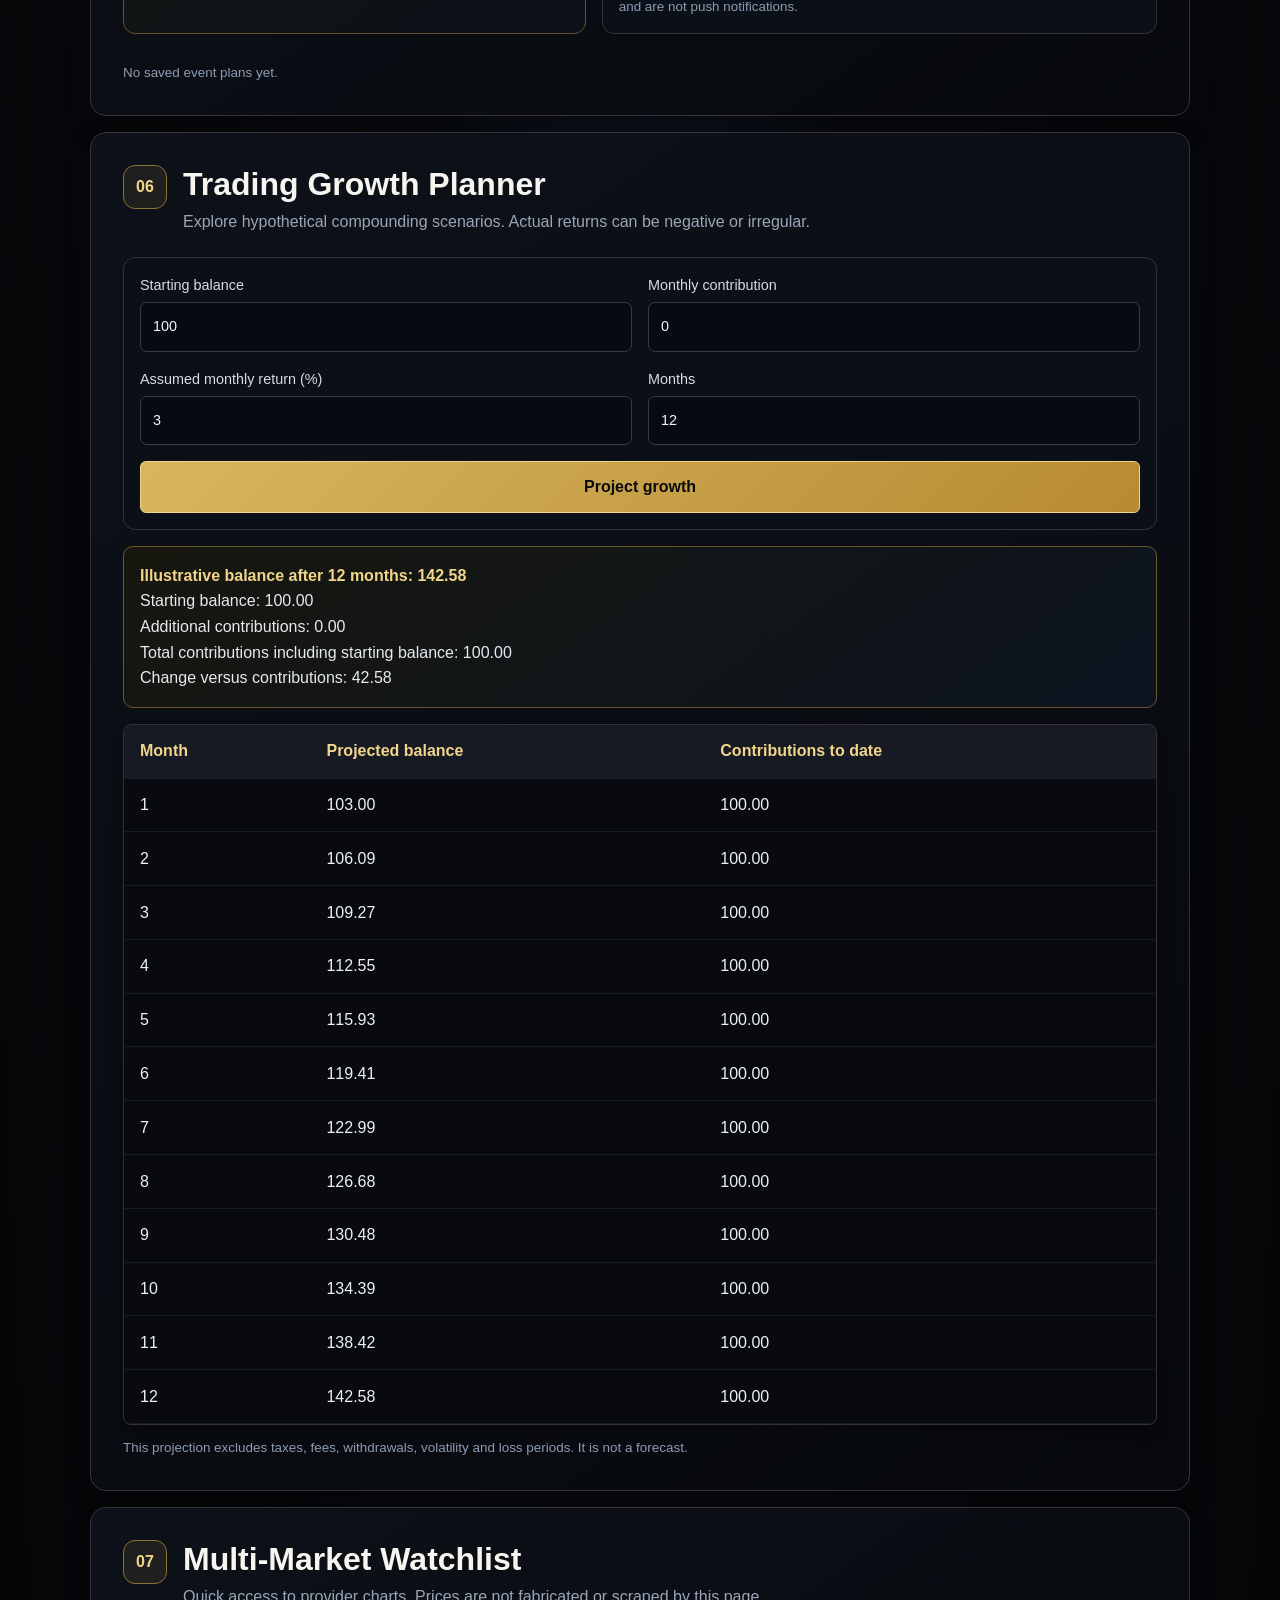
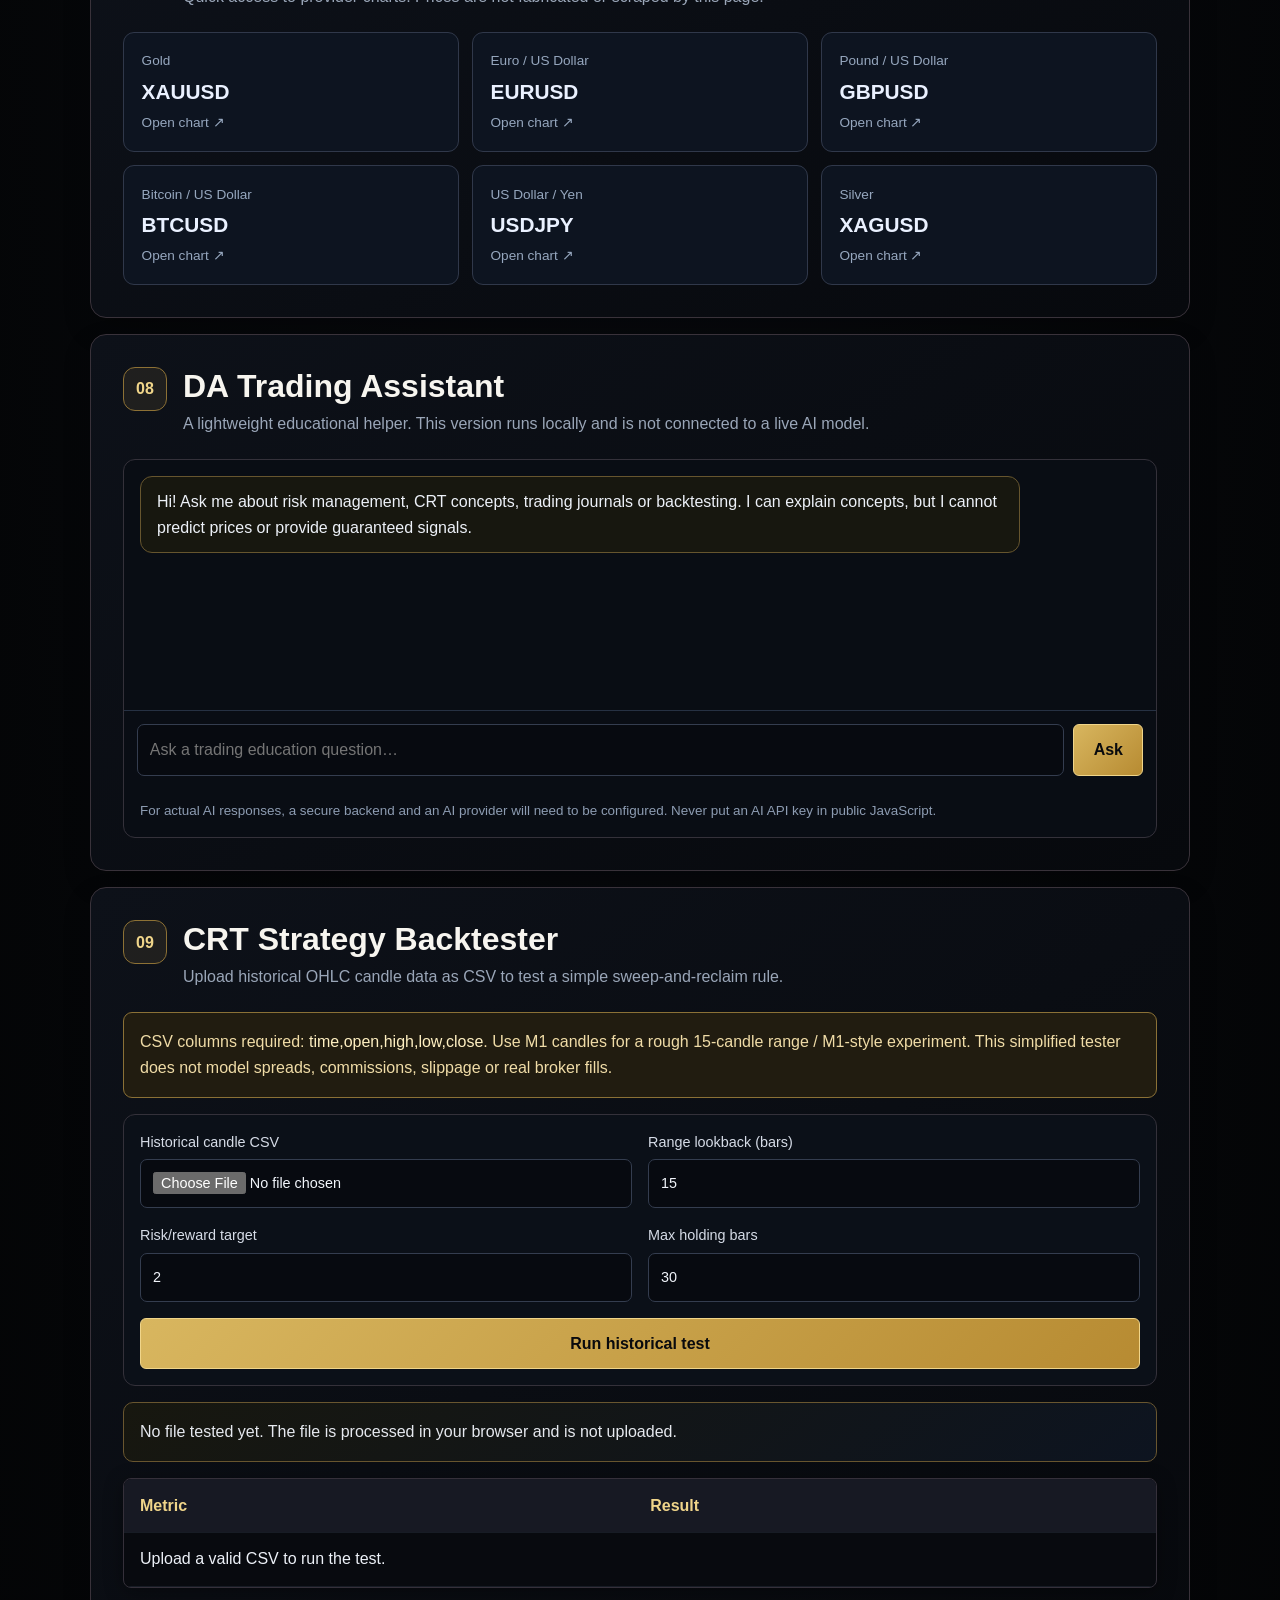
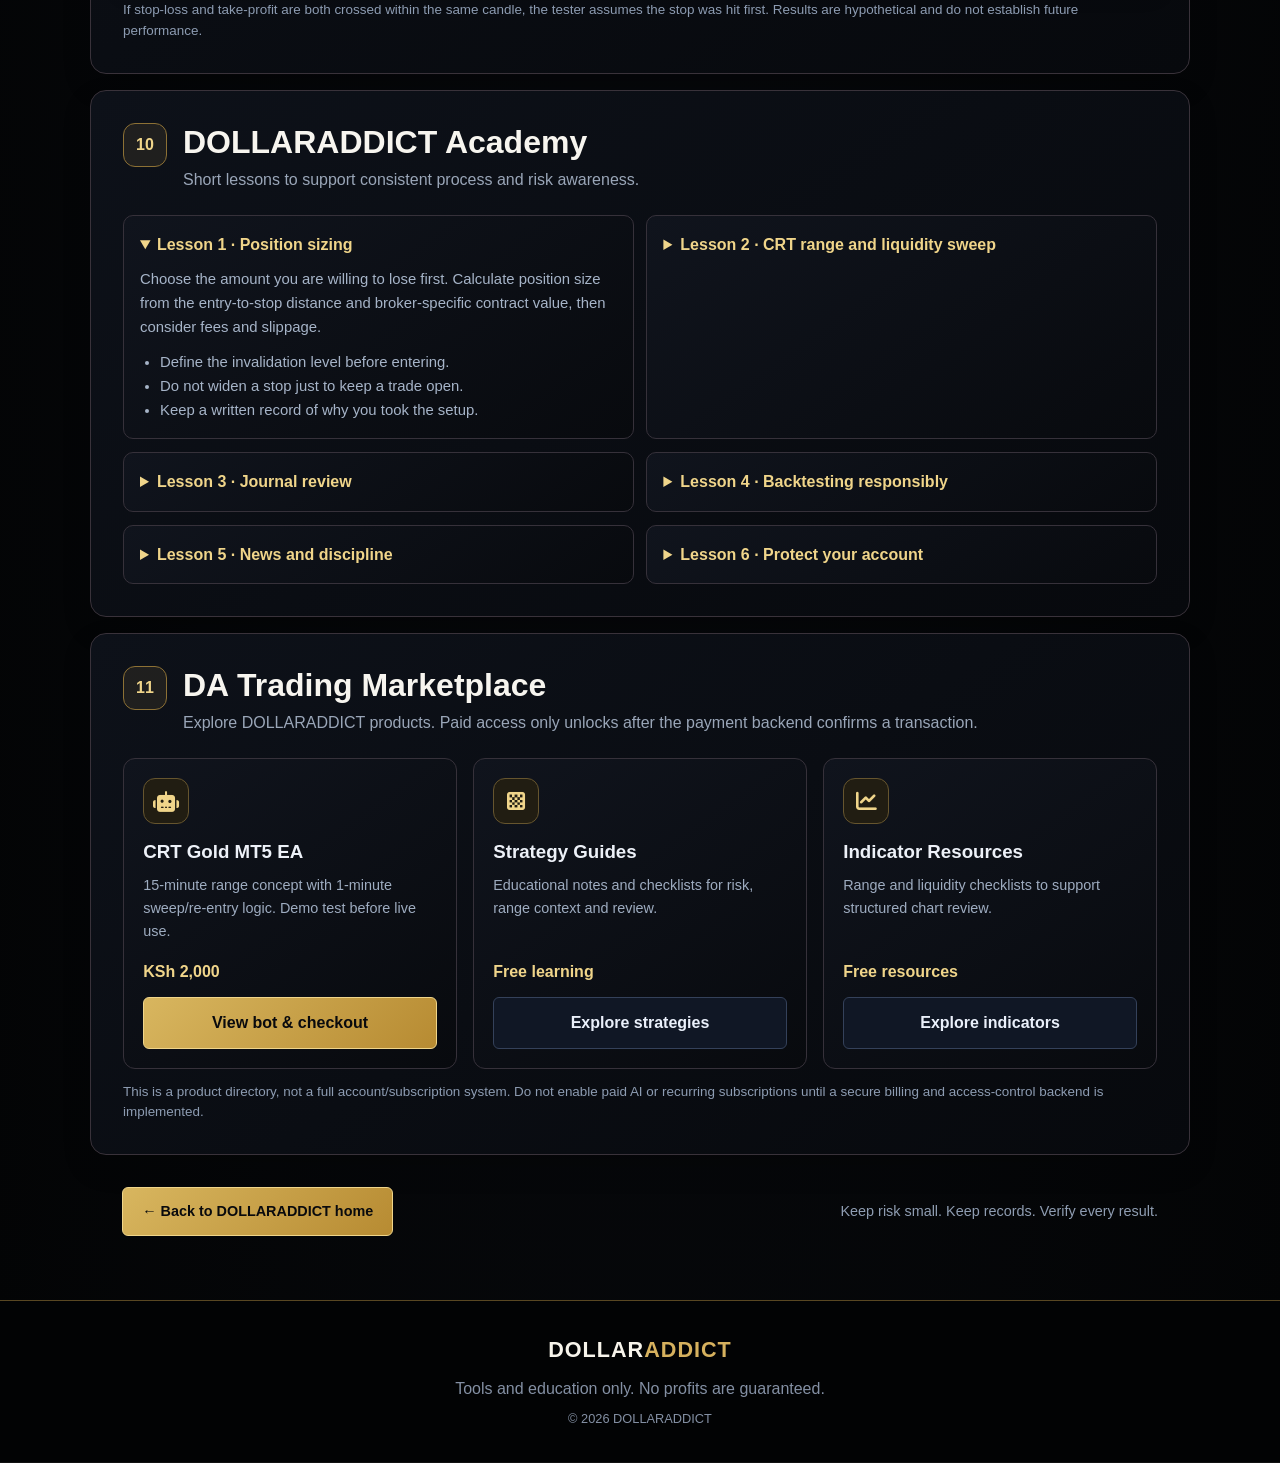
==== commit 61f79e6f: "Add files via upload" ====
--- a/tools/index.html
+++ b/tools/index.html
@@ -2,7 +2,7 @@
 <html lang="en">
 <head>
   <meta charset="utf-8"><meta name="viewport" content="width=device-width, initial-scale=1">
-  <meta name="theme-color" content="#0055ff"><meta name="description" content="DOLLARADDICT Trading Suite: risk calculator, CRT analyzer, session tracker, journal analytics, strategy testing and trading education.">
+  <meta name="theme-color" content="#0b0d12"><meta name="description" content="DOLLARADDICT Trading Suite: risk calculator, CRT analyzer, session tracker, journal analytics, strategy testing and trading education.">
   <title>DA Trading Suite | DOLLARADDICT</title>
   <link rel="manifest" href="../manifest.json"><link rel="icon" href="../icons/icon-192.png" type="image/png">
   <link rel="stylesheet" href="../style.css"><link rel="stylesheet" href="./tools.css">
--- a/style.css
+++ b/style.css
@@ -1 +1,27 @@
 :root{--bg:#050505;--panel:#0d1119;--blue:#0055ff;--red:#ff2a2a;--cyan:#00f2ea;--pink:#ff0050;--text:#e8edf5;--muted:#94a3b8;--line:#222b39}*{box-sizing:border-box;margin:0;padding:0;font-family:'Segoe UI',Tahoma,Geneva,Verdana,sans-serif}html{scroll-behavior:smooth;scroll-padding-top:90px}body{background:var(--bg);color:var(--text);line-height:1.6;overflow-x:hidden}a{color:inherit}button,input,select,textarea{font:inherit}button{cursor:pointer}#bg-canvas{position:fixed;inset:0;width:100%;height:100%;z-index:-1;opacity:.13;pointer-events:none}header{position:fixed;top:0;left:0;width:100%;background:rgba(5,5,5,.94);backdrop-filter:blur(12px);z-index:1000;border-bottom:1px solid #151515}.navbar{max-width:1200px;margin:auto;display:flex;justify-content:space-between;align-items:center;padding:1rem 2rem}.logo{font-size:1.35rem;font-weight:850;color:#fff;text-decoration:none;letter-spacing:1px}.highlight{color:var(--blue)}.nav-links{list-style:none;display:flex;gap:1.5rem;align-items:center}.nav-links a{text-decoration:none;color:var(--muted);font-weight:600;transition:color .2s}.nav-links a:hover{color:#fff}.nav-contact-btn{background:var(--blue);color:white!important;padding:.5rem 1rem;border-radius:5px}.menu-toggle{display:none;background:none;color:#fff;border:0;font-size:1.5rem}.hero{min-height:100vh;display:flex;align-items:center;justify-content:center;text-align:center;padding:130px 1.25rem 4rem;background:radial-gradient(circle at 50% 20%,rgba(0,85,255,.18),transparent 55%)}.hero-content{width:min(100%,1000px)}.eyebrow{color:#6fa0ff;font-size:.78rem;font-weight:800;letter-spacing:.16em;margin-bottom:.8rem}.pulse-dot{display:inline-block;width:8px;height:8px;border-radius:50%;background:#00ff88;margin-right:.4rem;box-shadow:0 0 10px #00ff88}.hero-content h1{font-size:clamp(2.5rem,6vw,4.3rem);line-height:1.1;margin-bottom:1rem;color:white}.hero-content>p{font-size:1.2rem;color:var(--muted);max-width:740px;margin:0 auto 2rem}.hero-btns{display:flex;justify-content:center;gap:.8rem;flex-wrap:wrap;margin-bottom:3rem}.btn{display:inline-flex;align-items:center;justify-content:center;gap:.55rem;padding:.75rem 1.2rem;border:1px solid transparent;border-radius:6px;text-decoration:none;font-weight:750;transition:.2s}.btn:hover{transform:translateY(-2px)}.btn-blue{background:var(--blue);color:#fff}.btn-blue:hover{background:#0044d4;box-shadow:0 0 18px #0055ff44}.btn-secondary{background:#182131;border-color:#34425a;color:#e8edf5}.btn-secondary:hover{background:#26354b}.btn-red{background:var(--red);color:#fff}.pwa-showcase-panel{max-width:850px;margin:auto;padding:1.5rem 2rem;background:#ffffff08;border:1px solid #ffffff13;border-radius:14px;text-align:left}.pwa-content-wrapper{display:flex;align-items:center;justify-content:center;gap:2rem}.animated-app-icon{width:100px;height:100px;border-radius:22px;animation:glow 6s ease-in-out infinite,bounce 8s ease-in-out infinite}@keyframes bounce{50%{transform:translateY(-7px)}}@keyframes glow{50%{box-shadow:0 0 28px #0055ff88}}.app-promo-text h3{margin-bottom:.3rem}.app-promo-text p{color:var(--muted);margin-bottom:.8rem}.small-note{font-size:.84rem;color:#8f9bad;line-height:1.5;margin-top:.7rem}#pwa-install-container{display:block}section{max-width:1200px;margin:auto;padding:5rem 2rem}section h2{text-align:center;font-size:clamp(1.8rem,4vw,2.6rem);line-height:1.2;margin-bottom:.5rem;color:white}.section-subtitle{text-align:center;color:var(--muted);margin:0 auto 2rem;max-width:850px}.trading-dashboard-section,.journal-section,.statistics-section,.markets-section,.clocks-section,.robot-section,.contact-section{border-top:1px solid #171b24;background:#07090d}.dashboard-controls,.journal-filters{display:flex;align-items:end;flex-wrap:wrap;gap:.8rem;margin:1.25rem 0}.dashboard-controls label,.journal-filters label,.trade-form label,#contact-form label,#checkout-form label{color:#c5cede;font-size:.9rem;display:flex;flex-direction:column;gap:.35rem;flex:1;min-width:140px}.dashboard-controls select,.journal-filters select,.journal-filters input,.trade-form input,.trade-form select,.trade-form textarea,#contact-form input,#contact-form textarea,#checkout-form input{color:#f3f6fb;background:#111722;border:1px solid #2b3443;border-radius:6px;padding:.75rem;min-width:0;width:100%;outline:none}.dashboard-controls select:focus,.journal-filters input:focus,.trade-form input:focus,.trade-form select:focus,.trade-form textarea:focus,#contact-form input:focus,#contact-form textarea:focus,#checkout-form input:focus{border-color:var(--blue)}.chart-frame-wrap{height:min(70vh,620px);min-height:360px;border:1px solid #252c39;border-radius:10px;overflow:hidden;background:#0b0d12}.chart-frame-wrap iframe{width:100%;height:100%;border:0}.table-container{background:var(--panel);border:1px solid #1a1a1a;border-radius:8px;overflow:auto;box-shadow:0 4px 20px #0005}.market-table{width:100%;border-collapse:collapse;text-align:left}.market-table th,.market-table td{padding:.85rem 1rem;white-space:nowrap;border-bottom:1px solid #171c25}.market-table th{background:#141923;color:#75a3ff;font-weight:700}.market-table tr:hover{background:#121823}.market-table td a{color:#7fb0ff}.trade-form{display:grid;grid-template-columns:repeat(3,minmax(0,1fr));gap:1rem;background:var(--panel);border:1px solid #222b39;border-radius:12px;padding:1.25rem}.trade-form .wide-field{grid-column:1/-1}.form-actions{display:flex;align-items:center;gap:.75rem;flex-wrap:wrap}.form-status,#trade-form-status{color:#9db0c9;font-size:.9rem}.journal-filters{padding:1rem;background:var(--panel);border:1px solid #222b39;border-radius:10px}.journal-filters label{min-width:130px}.journal-table{min-width:980px}.trend-up{color:#00ff88!important;font-weight:750}.trend-down{color:var(--red)!important;font-weight:750}.trade-note{color:#91a0b5;font-size:.82rem;max-width:240px;white-space:pre-wrap;overflow-wrap:anywhere;margin-top:.3rem}.action-cell{white-space:nowrap}.mini-btn{background:#152c4f;color:#dbeafe;border:1px solid #28518a;border-radius:5px;padding:.35rem .5rem}.mini-btn.danger{background:#351719;border-color:#6f2a30;color:#ffd9dc}.empty-state{text-align:center;padding:1.5rem;color:var(--muted)}.stats-grid{display:grid;grid-template-columns:repeat(3,minmax(0,1fr));gap:1rem;margin:1.5rem 0 2rem}.stat-card,.stat-chart-card{background:#0e121a;border:1px solid #242c3a;border-radius:10px;padding:1.25rem;min-width:0}.stat-card span{display:block;color:#9ba8ba;font-size:.9rem;margin-bottom:.6rem}.stat-card strong{display:block;font-size:clamp(1.25rem,2vw,1.8rem);overflow-wrap:anywhere;color:#f3f7ff}.stats-chart-grid{display:grid;grid-template-columns:repeat(2,minmax(0,1fr));gap:1rem}.stat-chart-card h3,.breakdown-wrap h3{margin:0 0 .8rem;color:#edf3ff;font-size:1.05rem}.stat-chart-card canvas{display:block;width:100%;height:220px}.breakdown-wrap{margin-top:1.25rem;padding:1rem}.robot-heading{display:flex;justify-content:space-between;align-items:center;gap:2rem;flex-wrap:wrap}.robot-heading h2{text-align:left}.robot-heading .section-subtitle{text-align:left;margin:0}.price-tag{padding:1rem 1.4rem;border:1px solid #28518a;background:#0e1a2b;border-radius:12px;min-width:170px;text-align:center}.price-tag span{display:block;color:#a7b6cc;font-size:.85rem}.price-tag strong{font-size:1.7rem;color:white}.robot-grid{display:grid;grid-template-columns:repeat(3,minmax(0,1fr));gap:1rem;margin:2rem 0}.robot-card{padding:1.4rem;background:#0e121a;border:1px solid #242c3a;border-radius:10px}.robot-card i{font-size:1.7rem;color:#6397ff;margin-bottom:.8rem}.robot-card h3{margin-bottom:.4rem}.robot-card p{color:var(--muted);font-size:.95rem}.checkout-card{max-width:720px;margin:1.5rem auto 0;padding:1.5rem;background:#0e121a;border:1px solid #2b3443;border-radius:12px}.checkout-card h3{text-align:center;font-size:1.4rem;margin-bottom:.4rem}.muted{color:var(--muted);margin-bottom:1rem;text-align:center}.checkout-card form{display:grid;gap:.8rem}.checkout-card .btn{width:100%;margin-top:.3rem}.checkout-card code{color:#b8cfff}.license-panel{margin-top:1rem;border:1px solid #246d4d;border-radius:8px;padding:1rem;background:#092017;overflow-wrap:anywhere}.license-panel code{font-size:1.1rem;color:#8cffbf}.clock-grid{display:grid;grid-template-columns:repeat(3,minmax(0,1fr));gap:1.2rem}.clock-card{background:var(--panel);border:1px solid #1a1a1a;border-radius:10px;padding:1.7rem;text-align:center}.clock-card h3{color:var(--muted);margin-bottom:.7rem}.live-clock{font-size:2.25rem;font-weight:bold;font-family:monospace;margin-bottom:.7rem}.session-status{display:inline-block;padding:.25rem .75rem;border-radius:20px;font-size:.82rem;font-weight:bold}.status-open{background:#00ff881a;color:#00ff88;border:1px solid #00ff88}.status-closed{background:#ff2a2a1a;color:var(--red);border:1px solid var(--red)}.contact-box{max-width:650px;margin:auto;background:var(--panel);border:1px solid #1a1a1a;border-radius:10px;padding:2rem;text-align:center}.email-display-btn{display:inline-block;background:#0055ff18;border:1px solid var(--blue);color:#8db5ff;padding:.7rem 1.2rem;border-radius:6px;text-decoration:none;font-weight:bold;margin-bottom:1.5rem}#contact-form{display:flex;flex-direction:column;gap:1rem;text-align:left}#contact-form label{width:100%}#contact-form textarea{resize:vertical}footer{background:#030303;text-align:center;padding:2rem;border-top:1px solid #111;color:#64748b}footer p{margin-top:.5rem}.social-icons{margin-top:1rem;display:flex;justify-content:center;gap:1.5rem}.social-icons a{color:#94a3b8;font-size:1.25rem}.social-icons a:hover{color:var(--blue)}.copyright{font-size:.8rem}@media(max-width:900px){.nav-links{gap:.8rem}.nav-links a{font-size:.9rem}.robot-grid{grid-template-columns:1fr}.robot-heading{align-items:flex-start}.trade-form{grid-template-columns:repeat(2,minmax(0,1fr))}.stats-grid{grid-template-columns:repeat(2,minmax(0,1fr))}}@media(max-width:760px){.navbar{padding:1rem}.menu-toggle{display:block}.nav-links{display:none;flex-direction:column;position:absolute;top:100%;left:0;width:100%;background:#050505;padding:1.2rem;border-bottom:1px solid #222}.nav-links.active{display:flex}.nav-links a{font-size:1rem}.hero{padding-top:110px}.pwa-content-wrapper{flex-direction:column;text-align:center}.pwa-showcase-panel{padding:1.2rem}.clock-grid{grid-template-columns:1fr}.stats-chart-grid{grid-template-columns:1fr}.chart-frame-wrap{min-height:330px;height:55vh}section{padding:3.5rem 1rem}}@media(max-width:520px){.trade-form{grid-template-columns:1fr;padding:1rem}.trade-form .wide-field{grid-column:auto}.stats-grid{grid-template-columns:1fr 1fr;gap:.65rem}.stat-card{padding:.9rem}.dashboard-controls{align-items:stretch}.dashboard-controls label,.dashboard-controls select{width:100%}.contact-box{padding:1rem}.live-clock{font-size:2rem}.price-tag{width:100%}}
+
+
+
+/* DOLLARADDICT premium gold / black / blue theme */
+:root{--bg:#050608;--panel:#0d1119;--blue:#2878ff;--gold:#d6b15e;--gold-bright:#f0d58a;--red:#ff535d;--cyan:#55bfff;--pink:#d6b15e;--text:#edf1f8;--muted:#9aa6b8;--line:#293244;color-scheme:dark}
+body{background:radial-gradient(ellipse at 50% -10%,#14213a 0%,#080a0e 40%,#030405 100%);color:var(--text)}
+header{background:rgba(4,5,8,.96);border-bottom:1px solid #6d592d88;box-shadow:0 8px 28px #0007}
+.logo{color:#f7f4eb}.highlight{color:var(--gold)}
+.nav-links a:hover,.social-icons a:hover{color:var(--gold)}
+.nav-contact-btn,.btn-blue{background:linear-gradient(135deg,#d8b65f,#b78b32);color:#090a0d!important;border:1px solid #f0d58a;font-weight:850}
+.nav-contact-btn:hover,.btn-blue:hover{background:linear-gradient(135deg,#f0d58a,#c99b3b);box-shadow:0 0 22px #d6b15e35}
+.hero{background:radial-gradient(circle at 28% 20%,#d6b15e16,transparent 34%),radial-gradient(circle at 72% 35%,#2878ff20,transparent 42%)}
+.eyebrow{color:var(--gold-bright)}.hero-content h1,section h2{color:#f7f5ef}.pulse-dot{background:var(--gold);box-shadow:0 0 10px #d6b15e}
+.btn-secondary{background:#101725;border-color:#34415a;color:#eaf0fb}.btn-secondary:hover{border-color:var(--gold);background:#171b24}
+.pwa-showcase-panel,.stat-card,.stat-chart-card,.robot-card,.checkout-card,.clock-card,.contact-box{background:linear-gradient(145deg,#10141d,#080a0e);border-color:#33303a;box-shadow:0 12px 30px #0003}
+.animated-app-icon{box-shadow:0 0 0 1px #d6b15e33}@keyframes glow{50%{box-shadow:0 0 28px #d6b15e55,0 0 36px #2878ff22}}
+.trading-dashboard-section,.journal-section,.statistics-section,.markets-section,.clocks-section,.robot-section,.contact-section{border-top:1px solid #5d4a2670;background:linear-gradient(180deg,#090b10,#050608)}
+.dashboard-controls select:focus,.journal-filters input:focus,.trade-form input:focus,.trade-form select:focus,.trade-form textarea:focus,#contact-form input:focus,#contact-form textarea:focus,#checkout-form input:focus{border-color:var(--gold);box-shadow:0 0 0 2px #d6b15e18}
+.dashboard-controls select,.journal-filters select,.journal-filters input,.trade-form input,.trade-form select,.trade-form textarea,#contact-form input,#contact-form textarea,#checkout-form input{background:#090d14;border-color:#303748}
+.chart-frame-wrap,.table-container{border-color:#35303a;background:#080a0f}.market-table th{background:#171923;color:var(--gold-bright)}.market-table tr:hover{background:#111824}.market-table td a{color:#7fb4ff}
+.trade-form,.journal-filters{background:#0c1017;border-color:#35303a}.stat-card,.stat-chart-card{border-color:#36313a}.stat-card strong{color:var(--gold-bright)}
+.mini-btn{background:#102344;color:#cfe1ff;border-color:#2d69bd}.mini-btn:hover{border-color:var(--gold)}
+.price-tag{border-color:#8a6d2e;background:linear-gradient(145deg,#201b10,#0c111a)}.price-tag strong{color:var(--gold-bright)}.robot-card i{color:var(--gold)}
+.clock-card{border-color:#39323a}.live-clock{color:var(--gold-bright)}.status-open{background:#0b2a22;color:#7ce8bd;border-color:#237d5d}.status-closed{background:#2a1117;color:#ff8e98;border-color:#8d303d}
+.email-display-btn{background:#111d32;border-color:var(--gold);color:var(--gold-bright)}footer{background:#020304;border-top-color:#594722;color:#8490a4}.social-icons a{color:#a6b3c7}
+
--- a/tools/tools.css
+++ b/tools/tools.css
@@ -1,3 +1,26 @@
 .tools-page{background:#06080d}.tools-main{padding-top:70px}.tools-hero{max-width:1200px;margin:auto;padding:5rem 2rem 3rem;text-align:center;background:radial-gradient(circle at 50% 10%,#0055ff25,transparent 60%)}.tools-hero h1{font-size:clamp(2.4rem,6vw,4rem);line-height:1.1;margin:.5rem 0 1rem}.tools-hero>p{max-width:760px;color:var(--muted);margin:0 auto 1.5rem}.tools-jump-grid{display:flex;justify-content:center;gap:.55rem;flex-wrap:wrap}.tools-jump-grid a{padding:.5rem .75rem;border:1px solid #28364b;border-radius:999px;background:#101722;text-decoration:none;color:#cbd8ed;font-size:.88rem}.tools-jump-grid a:hover{border-color:#397bff;color:white}.tool-section{max-width:1100px;margin:1rem auto;padding:2rem;background:#0a0e15;border:1px solid #1f2a3a;border-radius:16px;scroll-margin-top:100px}.tool-heading{display:flex;align-items:flex-start;gap:1rem;margin-bottom:1.4rem}.tool-number{display:grid;place-items:center;flex:0 0 44px;height:44px;border-radius:12px;background:#0055ff1f;border:1px solid #255cc1;color:#80adff;font-weight:850}.tool-heading h2{text-align:left;margin:0 0 .35rem;font-size:clamp(1.4rem,3vw,2rem)}.tool-heading p{color:var(--muted)}.tool-form{display:grid;grid-template-columns:repeat(2,minmax(0,1fr));gap:1rem;padding:1rem;background:#0e141e;border:1px solid #222f42;border-radius:12px}.tool-form label{display:flex;flex-direction:column;gap:.35rem;color:#c8d2e2;font-size:.9rem;min-width:0}.tool-form input,.tool-form select,.tool-form textarea,.assistant-form input{width:100%;min-width:0;background:#090d14;color:#f1f5fb;border:1px solid #303c4e;border-radius:7px;padding:.75rem;outline:none}.tool-form input:focus,.tool-form select:focus,.tool-form textarea:focus,.assistant-form input:focus{border-color:#397bff}.tool-form button,.tool-form .tool-result{grid-column:1/-1}.tool-result{margin-top:1rem;padding:1rem;background:#101a28;border:1px solid #293d5b;border-radius:10px;color:#d8e5f9;overflow-wrap:anywhere}.tool-result strong{color:white}.tool-result .good{color:#62e6a4}.tool-result .warn{color:#ffcc76}.tool-result .bad{color:#ff8585}.small-note{color:#8d9cb2;font-size:.84rem;margin-top:.8rem}.insight-grid{display:grid;grid-template-columns:repeat(4,minmax(0,1fr));gap:.8rem}.insight-grid article,.session-tool-grid article{padding:1rem;border:1px solid #242f40;border-radius:10px;background:#0f141e;min-width:0}.insight-grid span,.session-tool-grid span{display:block;color:#9aa9bf;font-size:.82rem;margin-bottom:.4rem}.insight-grid strong{font-size:1.3rem;overflow-wrap:anywhere}.tool-actions{display:flex;gap:.7rem;flex-wrap:wrap;margin-top:1rem}.session-tool-grid{display:grid;grid-template-columns:repeat(4,minmax(0,1fr));gap:.8rem;margin-bottom:1rem}.session-tool-grid strong{display:block;font:700 1.5rem monospace}.session-tool-grid small{color:#93a4bb}.news-layout{display:grid;grid-template-columns:1fr 1.2fr;gap:1rem}.news-card{padding:1.25rem;border:1px solid #28364b;border-radius:12px;background:linear-gradient(145deg,#101c2e,#0c111a)}.news-card i{font-size:1.7rem;color:#77a5ff}.news-card h3{margin:.65rem 0}.news-card p{color:var(--muted);margin-bottom:1rem}.news-card .btn{margin-top:.5rem}.news-layout .tool-form{align-content:start}.reminder-list{display:grid;gap:.5rem;margin-top:1rem}.reminder-item{display:flex;align-items:flex-start;justify-content:space-between;gap:1rem;padding:.8rem 1rem;background:#0d141f;border:1px solid #243246;border-radius:8px}.reminder-item p{color:#9caec6;font-size:.88rem;white-space:pre-wrap}.reminder-item button{background:#31171b;color:#ffd9dd;border:1px solid #6b3038;border-radius:5px;padding:.35rem .6rem}.watchlist-grid{display:grid;grid-template-columns:repeat(3,minmax(0,1fr));gap:.8rem}.watchlist-grid a{display:flex;flex-direction:column;gap:.2rem;text-decoration:none;padding:1.1rem;border:1px solid #27364c;border-radius:11px;background:#0e1520}.watchlist-grid a:hover{border-color:#397bff;transform:translateY(-1px)}.watchlist-grid span,.watchlist-grid small{color:#96a7be;font-size:.85rem}.watchlist-grid strong{font-size:1.3rem;color:#eaf1ff}.assistant-shell{border:1px solid #28364b;border-radius:12px;background:#0c111a;overflow:hidden}.assistant-log{height:250px;overflow:auto;padding:1rem;display:flex;flex-direction:column;gap:.7rem}.assistant-message{max-width:88%;padding:.75rem 1rem;border-radius:12px;white-space:pre-wrap}.bot-message{background:#142136;border:1px solid #293f60;align-self:flex-start}.user-message{background:#073c8b;border:1px solid #1764c8;align-self:flex-end}.assistant-form{display:flex;gap:.6rem;padding:.8rem;border-top:1px solid #263143}.assistant-form input{flex:1}.assistant-shell>.small-note{padding:0 1rem 1rem}.notice{padding:1rem;border:1px solid #69572d;background:#241f12;color:#f5dfa6;border-radius:9px;margin-bottom:1rem}.notice code{color:white}.table-container{margin-top:1rem}.academy-grid{display:grid;grid-template-columns:repeat(2,minmax(0,1fr));gap:.8rem}.academy-grid details{padding:1rem;border:1px solid #273246;border-radius:10px;background:#0f141e}.academy-grid summary{font-weight:750;cursor:pointer;color:#dce8fb}.academy-grid p,.academy-grid ul{margin-top:.7rem;color:#a6b4c8;font-size:.93rem}.academy-grid ul{padding-left:1.25rem}.marketplace-grid{display:grid;grid-template-columns:repeat(3,minmax(0,1fr));gap:1rem}.marketplace-grid article{display:flex;flex-direction:column;align-items:flex-start;padding:1.2rem;border:1px solid #273246;border-radius:12px;background:#0f141e}.product-icon{display:grid;place-items:center;width:46px;height:46px;background:#15294b;border-radius:12px;color:#83adff;font-size:1.3rem;margin-bottom:.8rem}.marketplace-grid h3{margin-bottom:.4rem}.marketplace-grid p{color:#9eacc0;font-size:.9rem;flex:1;margin-bottom:1rem}.marketplace-grid strong{margin-bottom:.8rem;color:#c7d9ff}.marketplace-grid .btn{width:100%}.tools-bottom{max-width:1100px;margin:1rem auto 3rem;padding:1rem 2rem;display:flex;justify-content:space-between;align-items:center;gap:1rem;color:#8f9db2;font-size:.9rem}.sr-only{position:absolute;width:1px;height:1px;padding:0;margin:-1px;overflow:hidden;clip:rect(0,0,0,0);white-space:nowrap;border:0}
 @media(max-width:850px){.tool-section{margin:1rem;padding:1.25rem}.insight-grid,.session-tool-grid{grid-template-columns:repeat(2,minmax(0,1fr))}.watchlist-grid{grid-template-columns:repeat(2,minmax(0,1fr))}.news-layout{grid-template-columns:1fr}.marketplace-grid{grid-template-columns:1fr}.tools-hero{padding:4rem 1rem 2rem}.tools-bottom{padding:1rem;flex-wrap:wrap}}
 @media(max-width:560px){.tool-form{grid-template-columns:1fr}.tool-form button,.tool-form .tool-result{grid-column:auto}.tool-heading{gap:.7rem}.tool-number{flex-basis:36px;height:36px}.insight-grid{grid-template-columns:repeat(2,minmax(0,1fr))}.session-tool-grid{grid-template-columns:repeat(2,minmax(0,1fr))}.watchlist-grid,.academy-grid{grid-template-columns:1fr}.assistant-form{flex-direction:column}.assistant-form .btn{width:100%}.tools-bottom{align-items:flex-start;flex-direction:column}}
+
+
+
+/* DOLLARADDICT premium gold / black / blue tools theme */
+:root{--gold:#d6b15e;--gold-bright:#f0d58a;--blue:#2878ff}
+.tools-page{background:radial-gradient(ellipse at 50% 0%,#14213a 0%,#080a0e 38%,#030405 100%)}
+.tools-hero{background:radial-gradient(circle at 35% 5%,#d6b15e18,transparent 34%),radial-gradient(circle at 70% 20%,#2878ff20,transparent 48%)}
+.tools-hero h1{color:#f7f4eb}.tools-hero h1 span,.tools-hero .highlight{color:var(--gold)}
+.tools-jump-grid a{background:#0d121c;border-color:#3b3528;color:#d9e2f0}.tools-jump-grid a:hover{border-color:var(--gold);color:var(--gold-bright)}
+.tool-section{background:linear-gradient(145deg,#0d1119,#07090d);border-color:#39323a;box-shadow:0 12px 28px #0003}
+.tool-number{background:#d6b15e17;border-color:#8d7135;color:var(--gold-bright)}
+.tool-form{background:#0b1018;border-color:#34313a}.tool-form label{color:#d6dce7}
+.tool-form input,.tool-form select,.tool-form textarea,.assistant-form input{background:#070a10;border-color:#343d4f}.tool-form input:focus,.tool-form select:focus,.tool-form textarea:focus,.assistant-form input:focus{border-color:var(--gold);box-shadow:0 0 0 2px #d6b15e18}
+.tool-form button,.tool-actions .btn,.tools-bottom .btn{background:linear-gradient(135deg,#d8b65f,#b78b32);border-color:#f0d58a;color:#090a0d;font-weight:850}
+.tool-result{background:linear-gradient(145deg,#17170f,#0d1420);border-color:#69562f;color:#e6e9ef}.tool-result strong{color:var(--gold-bright)}
+.insight-grid article,.session-tool-grid article,.academy-grid details,.marketplace-grid article{background:linear-gradient(145deg,#10141d,#080a0e);border-color:#36313a}
+.insight-grid strong,.session-tool-grid strong{color:var(--gold-bright)}
+.news-card{background:linear-gradient(145deg,#17170f,#0c111a);border-color:#65522c}.news-card i,.product-icon{color:var(--gold-bright)}
+.watchlist-grid a{background:#0d1420;border-color:#30384a}.watchlist-grid a:hover{border-color:var(--gold)}.watchlist-grid strong{color:#eaf1ff}
+.assistant-shell{background:#090d14;border-color:#34313a}.bot-message{background:#17170f;border-color:#66552e}.user-message{background:#103b78;border-color:#2878ff}
+.notice{border-color:#8b7136;background:#211c10;color:#f0dca7}.notice code{color:#fff0c2}
+.academy-grid summary{color:var(--gold-bright)}.product-icon{background:#211d12;border:1px solid #66552e}.marketplace-grid strong{color:var(--gold-bright)}
+
